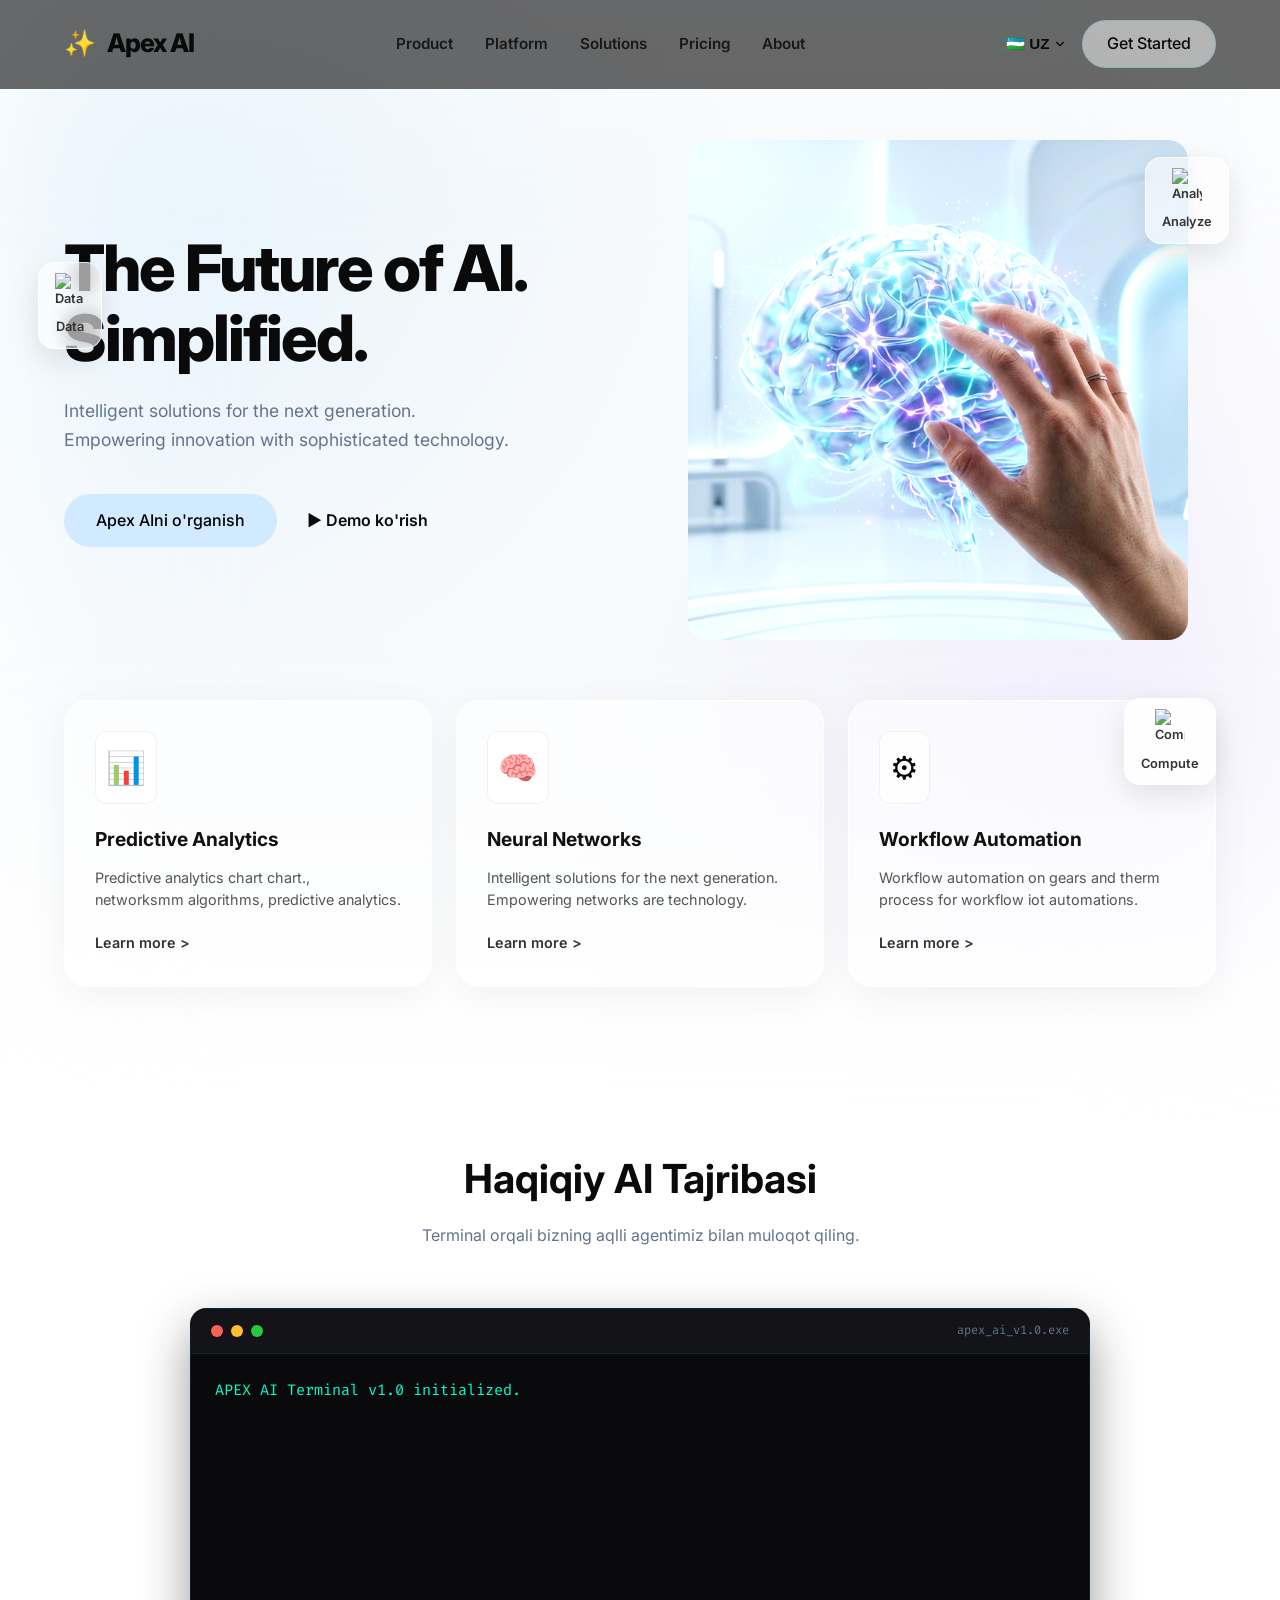
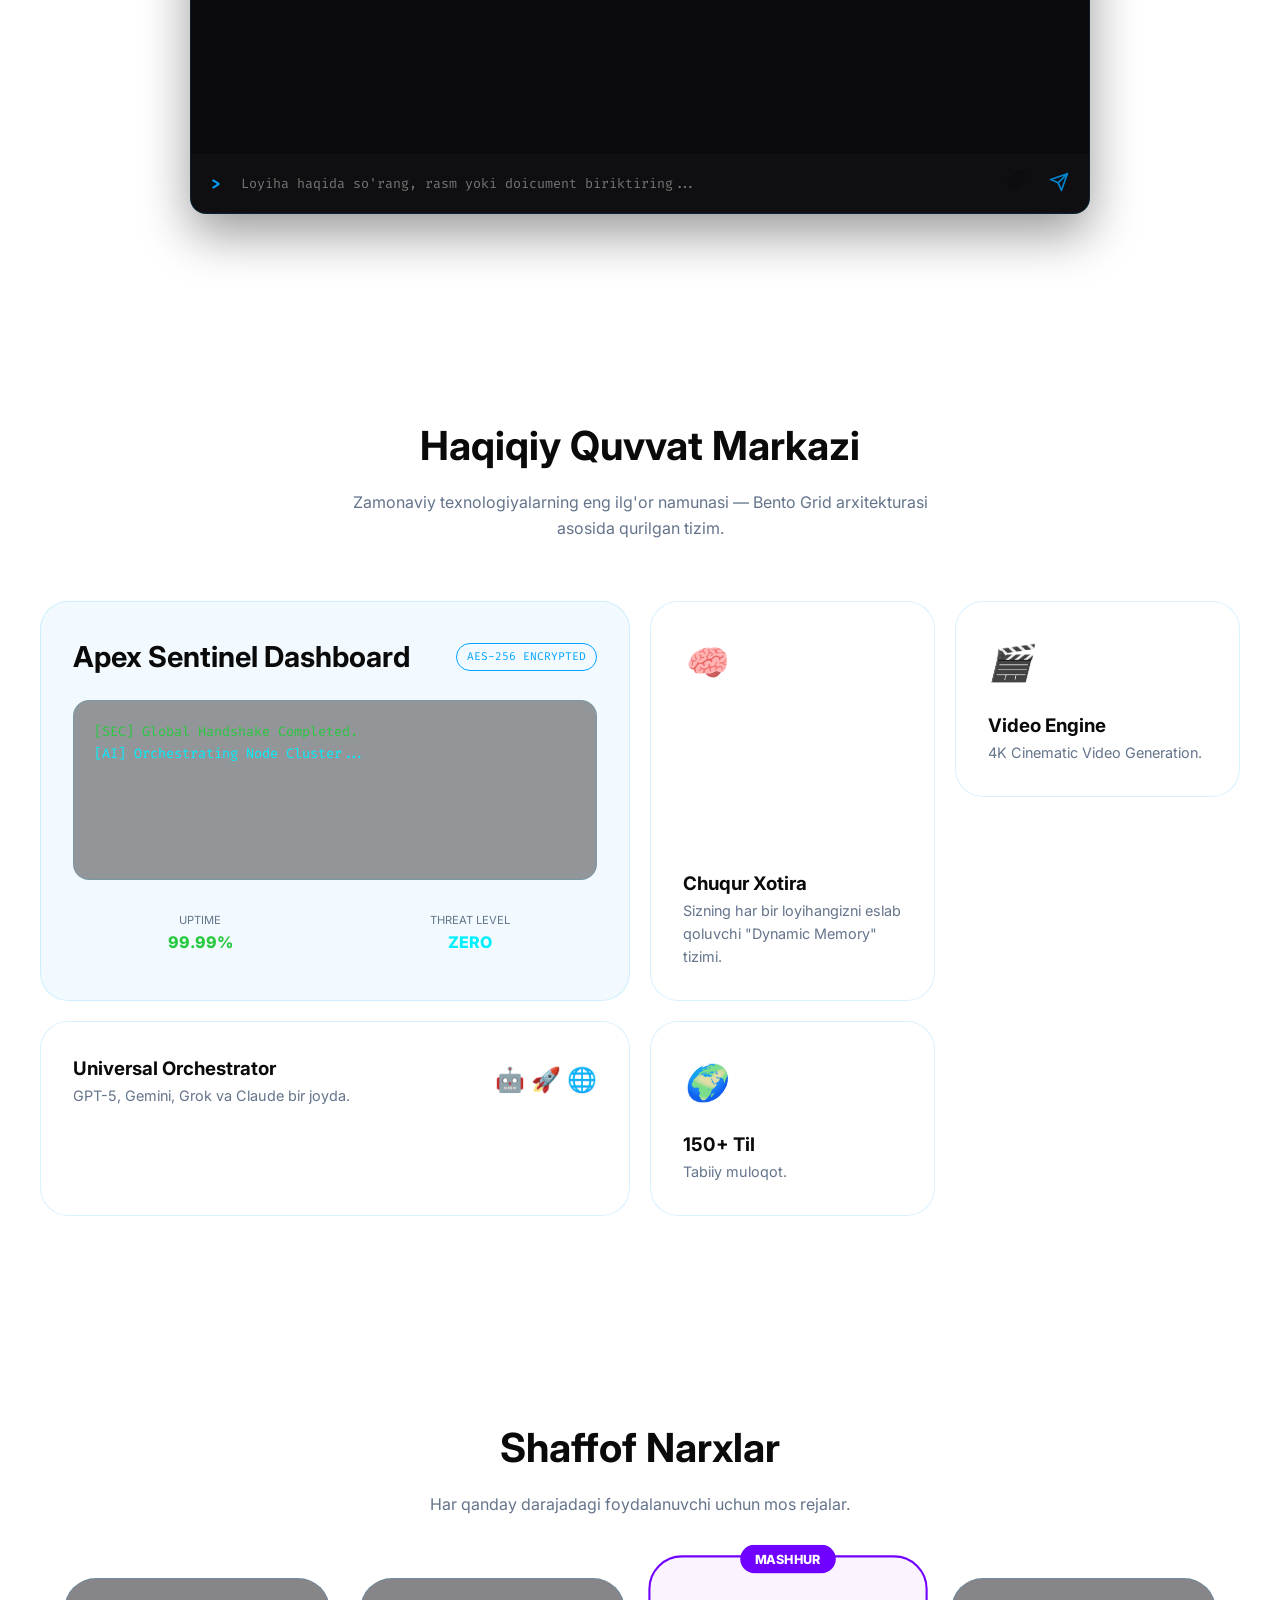
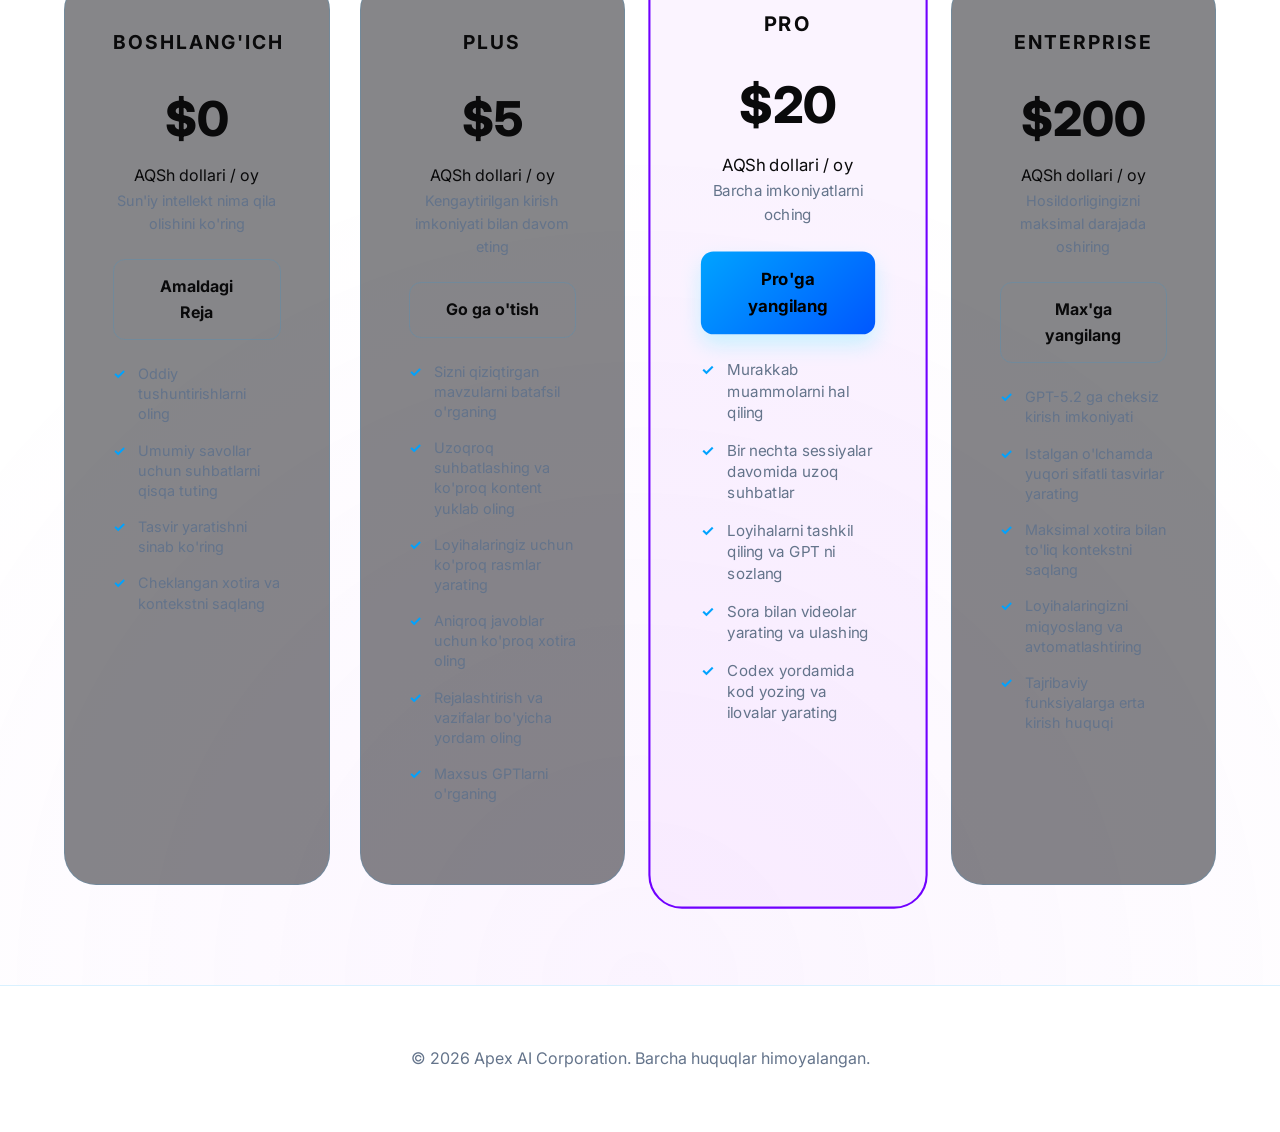
==== index.html @ 22c7ef78 "feat(ui): Add multi-language selector dropdown next to the call-to-action button in navigation bar" ====
<!DOCTYPE html>
<html lang="uz">
<head>
    <meta charset="UTF-8">
    <meta name="viewport" content="width=device-width, initial-scale=1.0">
    <title>Apex AI | Kelajak Intellekti</title>
    
    <!-- SEO -->
    <meta name="description" content="Apex AI - Eng ilg'or sun'iy intellekt platformasi. Matn, video va kod yaratishda yangi daraja.">
    <meta name="keywords" content="Apex AI, Sun'iy Intellekt, GPT-4, Video generation, AI Uzbekistan">
    
    <!-- Fonts -->
    <link rel="preconnect" href="https://fonts.googleapis.com">
    <link rel="preconnect" href="https://fonts.gstatic.com" crossorigin>
    <link href="https://fonts.googleapis.com/css2?family=Inter:wght@400;500;600;700;800&family=Fira+Code:wght@400;500&display=swap" rel="stylesheet">
    
    <link rel="stylesheet" href="style.css">
</head>
<body class="theme-crystal">
    <!-- Clean modern background elements for AURA style -->
    <div class="bg-mesh"></div>

    <nav class="navbar" id="navbar">
        <div class="container nav-container">
            <div class="logo-wrap" style="color: var(--text-main); font-size: 1.6rem;">
                <span style="color: var(--accent-cyan);">✨</span> Apex AI
            </div>
            
            <ul class="nav-links">
                <li><a href="#product">Product</a></li>
                <li><a href="#platform">Platform</a></li>
                <li><a href="#solutions">Solutions</a></li>
                <li><a href="#pricing">Pricing</a></li>
                <li><a href="#about">About</a></li>
            </ul>
            <div class="nav-cta" style="display: flex; align-items: center; gap: 15px;">
                <!-- Language Selector -->
                <div class="lang-selector">
                    <select id="language-select" style="background: transparent; border: none; font-size: 0.95rem; font-weight: 600; color: var(--text-main); cursor: pointer; outline: none; appearance: none; padding-right: 15px;">
                        <option value="uz" selected>🇺🇿 UZ</option>
                        <option value="en">🇬🇧 EN</option>
                        <option value="ru">🇷🇺 RU</option>
                    </select>
                    <!-- Custom Arrow -->
                    <svg viewBox="0 0 24 24" width="14" height="14" stroke="currentColor" stroke-width="2" fill="none" stroke-linecap="round" stroke-linejoin="round" style="position: absolute; right: 0; top: 50%; transform: translateY(-50%); pointer-events: none; color: var(--text-main);">
                        <polyline points="6 9 12 15 18 9"></polyline>
                    </svg>
                </div>

                <a href="#join" class="btn btn-outline" style="border-radius: 50px; font-weight: 500; padding: 10px 24px; background: rgba(255,255,255,0.5);">Get Started</a>
            </div>
        </div>
    </nav>

    <header class="aura-hero">
        <div class="container">
            <div class="aura-hero-grid">
                <!-- Left Text Content -->
                <div class="aura-hero-content">
                    <h1>The Future of AI.<br>Simplified.</h1>
                    <p>Intelligent solutions for the next generation.<br>Empowering innovation with sophisticated technology.</p>
                    <div class="aura-hero-buttons">
                        <a href="#explore" class="btn btn-primary" style="border-radius: 50px; font-weight: 500; background: rgba(200, 230, 255, 0.8); color: #000; box-shadow: none;">Apex AIni o'rganish</a>
                        <a href="#demo" class="btn btn-outline" style="border: none; font-weight: 600; padding-left: 10px;">▶ Demo ko'rish</a>
                    </div>
                </div>
                
                <!-- Right Visual Content -->
                <div class="aura-hero-visual">
                    <img src="banner.png" alt="Neural Interface" class="main-brain-img">
                </div>
            </div>

            <!-- The 3 Cards exactly as shown in the Aura Image -->
            <div class="aura-cards-grid">
                <div class="aura-card">
                    <div class="aura-icon">📊</div>
                    <h3>Predictive Analytics</h3>
                    <p>Predictive analytics chart chart., networksmm algorithms, predictive analytics.</p>
                    <a href="#">Learn more &gt;</a>
                </div>
                
                <div class="aura-card">
                    <div class="aura-icon">🧠</div>
                    <h3>Neural Networks</h3>
                    <p>Intelligent solutions for the next generation. Empowering networks are technology.</p>
                    <a href="#">Learn more &gt;</a>
                </div>
                
                <div class="aura-card">
                    <div class="aura-icon">⚙️</div>
                    <h3>Workflow Automation</h3>
                    <p>Workflow automation on gears and therm process for workflow iot automations.</p>
                    <a href="#">Learn more &gt;</a>
                </div>
            </div>
        </div>

        <!-- The 2-3 extra floating images floating freely in outer space -->
        <div class="floating-img float-data">
            <img src="https://cdn-icons-png.flaticon.com/512/2867/2867295.png" alt="Data" width="30">
            <span>Data</span>
        </div>
        <div class="floating-img float-analyze">
            <img src="https://cdn-icons-png.flaticon.com/512/10435/10435137.png" alt="Analyze" width="30">
            <span>Analyze</span>
        </div>
        <div class="floating-img float-compute">
            <img src="https://cdn-icons-png.flaticon.com/512/8755/8755695.png" alt="Compute" width="30">
            <span>Compute</span>
        </div>
    </header>

    <section id="demo" class="container" style="padding: 100px 0;">
        <div class="section-header">
            <h2>Haqiqiy <span class="text-gradient">AI Tajribasi</span></h2>
            <p style="color: var(--text-muted);">Terminal orqali bizning aqlli agentimiz bilan muloqot qiling.</p>
        </div>
        
        <div class="terminal-wrap">
            <div class="terminal-top">
                <div class="terminal-dots">
                    <div class="dot red"></div>
                    <div class="dot yellow"></div>
                    <div class="dot green"></div>
                </div>
                <div style="font-size: 0.75rem; color: var(--text-muted); font-family: var(--font-mono);">apex_ai_v1.0.exe</div>
            </div>
            <div class="terminal-body" id="terminal-body">
                <!-- Lines injected by JS -->
            </div>
            <form class="terminal-input-bar" id="terminal-input-form" style="position: relative; align-items: center;">
                <span style="color: var(--accent-cyan); font-family: var(--font-mono); font-weight: 700; margin-right: 8px;">></span>
                <input type="text" id="terminal-user-input" class="terminal-field" placeholder="Loyiha haqida so'rang, rasm yoki doicument biriktiring..." autocomplete="off">
                
                <!-- Multimodal Attachment Icon -->
                <label for="file-upload" class="attachment-btn" title="Rasm yoki fayl biriktirish" style="cursor: pointer; opacity: 0.6; transition: 0.3s;">
                    <svg viewBox="0 0 24 24" width="20" height="20" stroke="currentColor" stroke-width="2" fill="none" stroke-linecap="round" stroke-linejoin="round">
                        <path d="M21.44 11.05l-9.19 9.19a6 6 0 0 1-8.49-8.49l9.19-9.19a4 4 0 0 1 5.66 5.66l-9.2 9.19a2 2 0 0 1-2.83-2.83l8.49-8.48"></path>
                    </svg>
                </label>
                <input id="file-upload" type="file" style="display: none;" multiple>
                
                <button type="submit" style="background: none; border: none; cursor: pointer; color: var(--accent-cyan); margin-left: 10px; opacity: 0.8;">
                    <svg viewBox="0 0 24 24" width="20" height="20" stroke="currentColor" stroke-width="2" fill="none" stroke-linecap="round" stroke-linejoin="round">
                        <line x1="22" y1="2" x2="11" y2="13"></line>
                        <polygon points="22 2 15 22 11 13 2 9 22 2"></polygon>
                    </svg>
                </button>
            </form>        </div>
    </section>

    <section id="features" class="features container">
        <div class="section-header">
            <h2>Haqiqiy <span class="text-gradient">Quvvat Markazi</span></h2>
            <p style="color: var(--text-muted); max-width: 600px; margin: 0 auto;">Zamonaviy texnologiyalarning eng ilg'or namunasi — Bento Grid arxitekturasi asosida qurilgan tizim.</p>
        </div>
        
        <div class="bento-grid">
            <!-- Large Hero Bento (Sentinel Dashboard) -->
            <div class="bento-item bento-large" style="background: rgba(0, 163, 255, 0.05);">
                <div style="display: flex; justify-content: space-between; align-items: center; margin-bottom: 20px;">
                    <h3 style="margin: 0; font-size: 1.8rem;">Apex Sentinel Dashboard</h3>
                    <div style="font-family: var(--font-mono); font-size: 0.7rem; color: var(--accent-cyan); border: 1px solid var(--accent-cyan); padding: 4px 10px; border-radius: 20px;">AES-256 ENCRYPTED</div>
                </div>
                <div style="background: rgba(0,0,0,0.4); padding: 20px; border-radius: 16px; font-family: var(--font-mono); font-size: 0.85rem; height: 180px; overflow: hidden; margin-bottom: 20px; border: 1px solid var(--glass-border);">
                    <div id="sentinel-logs">
                        <div style="color: #27c93f;">[SEC] Global Handshake Completed.</div>
                        <div style="color: #00f0ff;">[AI] Orchestrating Node Cluster...</div>
                    </div>
                </div>
                <div style="display: grid; grid-template-columns: 1fr 1fr; gap: 15px;">
                    <div style="background: rgba(255,255,255,0.03); padding: 12px; border-radius: 12px; text-align: center;">
                        <div style="color: var(--text-muted); font-size: 0.7rem;">UPTIME</div>
                        <div style="color: #27c93f; font-weight: 800;">99.99%</div>
                    </div>
                    <div style="background: rgba(255,255,255,0.03); padding: 12px; border-radius: 12px; text-align: center;">
                        <div style="color: var(--text-muted); font-size: 0.7rem;">THREAT LEVEL</div>
                        <div style="color: #00f0ff; font-weight: 800;">ZERO</div>
                    </div>
                </div>
            </div>

            <!-- Memory Bento (Tall) -->
            <div class="bento-item bento-tall">
                <i>🧠</i>
                <div>
                    <h3>Chuqur Xotira</h3>
                    <p style="font-size: 0.9rem; color: var(--text-muted);">Sizning har bir loyihangizni eslab qoluvchi "Dynamic Memory" tizimi.</p>
                </div>
            </div>

            <!-- Video Bento -->
            <div class="bento-item">
                <i>🎬</i>
                <h3>Video Engine</h3>
                <p style="font-size: 0.9rem; color: var(--text-muted);">4K Cinematic Video Generation.</p>
            </div>

            <!-- Multi-Model Bento -->
            <div class="bento-item bento-wide">
                <div style="display:flex; justify-content: space-between; align-items: center;">
                    <div>
                        <h3>Universal Orchestrator</h3>
                        <p style="color: var(--text-muted); font-size: 0.9rem;">GPT-5, Gemini, Grok va Claude bir joyda.</p>
                    </div>
                    <div style="display: flex; gap: 10px; font-size: 1.5rem;">🤖 🚀 🌐</div>
                </div>
            </div>

            <!-- Extra Small Bento -->
            <div class="bento-item">
                <i>🌍</i>
                <h3>150+ Til</h3>
                <p style="font-size: 0.9rem; color: var(--text-muted);">Tabiiy muloqot.</p>
            </div>
        </div>
    </section>

    <section id="pricing" class="pricing">
        <div class="container">
            <div class="section-header">
                <h2>Shaffof <span class="text-gradient">Narxlar</span></h2>
                <p style="color: var(--text-muted);">Har qanday darajadagi foydalanuvchi uchun mos rejalar.</p>
            </div>
            <div class="pricing-grid">
                
                <!-- Bepul Tier -->
                <div class="price-card">
                    <h3>Boshlang'ich</h3>
                    <div class="price-amount">$0</div>
                    <span>AQSh dollari / oy</span>
                    <div class="price-desc">Sun'iy intellekt nima qila olishini ko'ring</div>
                    <a href="#" class="btn btn-outline" style="width: 100%;">Amaldagi Reja</a>
                    <ul class="price-features" style="margin-top: 24px;">
                        <li>Oddiy tushuntirishlarni oling</li>
                        <li>Umumiy savollar uchun suhbatlarni qisqa tuting</li>
                        <li>Tasvir yaratishni sinab ko'ring</li>
                        <li>Cheklangan xotira va kontekstni saqlang</li>
                    </ul>
                </div>

                <!-- Plus Tier -->
                <div class="price-card">
                    <h3>Plus</h3>
                    <div class="price-amount">$5</div>
                    <span>AQSh dollari / oy</span>
                    <div class="price-desc">Kengaytirilgan kirish imkoniyati bilan davom eting</div>
                    <a href="#" class="btn btn-outline" style="width: 100%;">Go ga o'tish</a>
                    <ul class="price-features" style="margin-top: 24px;">
                        <li>Sizni qiziqtirgan mavzularni batafsil o'rganing</li>
                        <li>Uzoqroq suhbatlashing va ko'proq kontent yuklab oling</li>
                        <li>Loyihalaringiz uchun ko'proq rasmlar yarating</li>
                        <li>Aniqroq javoblar uchun ko'proq xotira oling</li>
                        <li>Rejalashtirish va vazifalar bo'yicha yordam oling</li>
                        <li>Maxsus GPTlarni o'rganing</li>
                    </ul>
                </div>

                <!-- Pro Tier (Popular) -->
                <div class="price-card featured" style="border: 2px solid var(--accent-purple);">
                    <div style="position: absolute; top: -12px; left: 50%; transform: translateX(-50%); background: var(--accent-purple); color: #fff; padding: 4px 14px; border-radius: 20px; font-size: 0.75rem; font-weight: 800; text-transform: uppercase;">MASHHUR</div>
                    <h3>Pro</h3>
                    <div class="price-amount">$20</div>
                    <span>AQSh dollari / oy</span>
                    <div class="price-desc">Barcha imkoniyatlarni oching</div>
                    <a href="#" class="btn btn-primary" style="width: 100%;">Pro'ga yangilang</a>
                    <ul class="price-features" style="margin-top: 24px;">
                        <li>Murakkab muammolarni hal qiling</li>
                        <li>Bir nechta sessiyalar davomida uzoq suhbatlar</li>
                        <li>Loyihalarni tashkil qiling va GPT ni sozlang</li>
                        <li>Sora bilan videolar yarating va ulashing</li>
                        <li>Codex yordamida kod yozing va ilovalar yarating</li>
                    </ul>
                </div>

                <!-- Enterprise/Max Tier -->
                <div class="price-card">
                    <h3>Enterprise</h3>
                    <div class="price-amount">$200</div>
                    <span>AQSh dollari / oy</span>
                    <div class="price-desc">Hosildorligingizni maksimal darajada oshiring</div>
                    <a href="#" class="btn btn-outline" style="width: 100%;">Max'ga yangilang</a>
                    <ul class="price-features" style="margin-top: 24px;">
                        <li>GPT-5.2 ga cheksiz kirish imkoniyati</li>
                        <li>Istalgan o'lchamda yuqori sifatli tasvirlar yarating</li>
                        <li>Maksimal xotira bilan to'liq kontekstni saqlang</li>
                        <li>Loyihalaringizni miqyoslang va avtomatlashtiring</li>
                        <li>Tajribaviy funksiyalarga erta kirish huquqi</li>
                    </ul>
                </div>

            </div>
        </div>
    </section>

    <footer style="padding: 60px 0; border-top: 1px solid var(--glass-border); text-align: center;">
        <div class="container">
            <p style="color: var(--text-muted);">&copy; 2026 Apex AI Corporation. Barcha huquqlar himoyalangan.</p>
        </div>
    </footer>

    <script src="main.js"></script>
    <script>
        // Navbar scroll effect
        window.addEventListener('scroll', () => {
            const nav = document.getElementById('navbar');
            if (window.scrollY > 50) nav.classList.add('scrolled');
            else nav.classList.remove('scrolled');
        });
    </script>
</body>
</html>
---- style.css ----
:root {
    /* Default - Cyber Dark (Original) */
    --bg-deep: #050505;
    --bg-card: rgba(15, 15, 20, 0.7);
    --accent-cyan: #00f0ff;
    --accent-purple: #b026ff;
    --accent-blue: #3d5afe;
    --text-main: #ffffff;
    --text-muted: #a0a0a0;
    --glass-border: rgba(255, 255, 255, 0.1);
}

/* Variant 1: Apex Crystal Absolute (AURA Style - Ideal) */
body.theme-crystal {
    --bg-deep: #ffffff;
    --bg-card: rgba(255, 255, 255, 0.4);
    --accent-cyan: #00a3ff;
    --accent-purple: #7000ff;
    --accent-blue: #0057ff;
    --text-main: #0a0a0b;
    --text-muted: #64748b;
    --glass-border: rgba(0, 163, 255, 0.15);
}

body.theme-crystal .bg-mesh {
    background: 
        radial-gradient(circle at 10% 20%, rgba(0, 163, 255, 0.08) 0%, transparent 40%),
        radial-gradient(circle at 90% 80%, rgba(112, 0, 255, 0.05) 0%, transparent 40%),
        #f8fafc;
    filter: blur(100px);
}

/* Variant 2: Neon Sunset (Vibrant) */
body.theme-sunset {
    --bg-deep: #12002f;
    --bg-card: rgba(30, 0, 60, 0.6);
    --accent-cyan: #ff007c;
    --accent-purple: #ff8e3c;
    --accent-blue: #ff2e63;
    --text-main: #ffffff;
    --text-muted: #d1b3ff;
    --glass-border: rgba(255, 142, 60, 0.2);
}

/* Variant 3: Electric Mint (Fresh) */
body.theme-mint {
    --bg-deep: #ffffff;
    --bg-card: rgba(240, 255, 250, 0.8);
    --accent-cyan: #00c896;
    --accent-purple: #00a8cc;
    --accent-blue: #007580;
    --text-main: #00332e;
    --text-muted: #5f8a85;
    --glass-border: rgba(0, 200, 150, 0.15);
}

/* Variant 4: Aurora (Elegant) */
body.theme-aurora {
    --bg-deep: #0b1120;
    --bg-card: rgba(15, 23, 42, 0.8);
    --accent-cyan: #38bdf8;
    --accent-purple: #818cf8;
    --accent-blue: #2dd4bf;
    --text-main: #f1f5f9;
    --text-muted: #94a3b8;
    --glass-border: rgba(56, 189, 248, 0.2);
}

/* UI Constants & Dynamic Assets */
:root {
    --neon-glow: 0 0 25px rgba(0, 163, 255, 0.4);
    --font-heading: 'Inter', system-ui, sans-serif;
    --font-mono: 'Fira Code', monospace;
    --transition-smooth: all 0.6s cubic-bezier(0.23, 1, 0.32, 1);
    
    /* Parallax Tracking */
    --move-x: 0deg;
    --move-y: 0deg;
}

/* --- Interactive Parallax Wrapper --- */
.parallax-layer {
    transform: perspective(1000px) rotateY(var(--move-x)) rotateX(var(--move-y));
    transition: transform 0.1s ease-out;
    will-change: transform;
}

/* --- Bento Grid Engine --- */
.bento-grid {
    display: grid;
    grid-template-columns: repeat(4, 1fr);
    grid-auto-rows: minmax(180px, auto);
    gap: 20px;
    margin-top: 50px;
}

.bento-item {
    background: var(--bg-card);
    backdrop-filter: blur(30px) saturate(180%);
    border: 1px solid var(--glass-border);
    border-radius: 28px;
    padding: 32px;
    transition: all 0.5s cubic-bezier(0.2, 0.8, 0.2, 1);
    position: relative;
    overflow: hidden;
    display: flex;
    flex-direction: column;
    justify-content: space-between;
}

.bento-item:hover {
    transform: translateY(-5px) scale(1.01);
    border-color: var(--accent-cyan);
    box-shadow: 0 15px 45px rgba(0, 163, 255, 0.15);
}

/* Specific Bento Sizes */
.bento-large { grid-column: span 2; grid-row: span 2; }
.bento-wide  { grid-column: span 2; }
.bento-tall  { grid-row: span 2; }

/* Micro-animations & Magnetic Glow */
.bento-item i {
    font-size: 2.2rem;
    margin-bottom: 20px;
    display: block;
    transition: transform 0.4s ease;
}

.bento-item:hover i {
    transform: scale(1.2) rotate(-5deg);
}

.status-card {
    background: rgba(255,255,255,0.03);
    border: 1px solid var(--glass-border);
    padding: 24px;
    border-radius: 24px;
    backdrop-filter: blur(15px);
    transition: var(--transition-smooth);
}

.status-card:hover {
    background: rgba(255,255,255,0.07);
    border-color: var(--accent-cyan);
}

.status-label { font-size: 0.75rem; color: var(--text-muted); text-transform: uppercase; letter-spacing: 1px; margin-bottom: 8px; }
.status-value { font-size: 1.5rem; font-weight: 800; font-family: var(--font-mono); color: var(--text-main); }
.status-indicator { width: 8px; height: 8px; border-radius: 50%; display: inline-block; margin-right: 6px; }

/* Animation: Floating 3D */
@keyframes float-complex {
    0%, 100% { transform: translateY(0) rotate(0); }
    33% { transform: translateY(-15px) rotate(1deg); }
    66% { transform: translateY(-5px) rotate(-1deg); }
}

.hero-image img {
    animation: float-complex 8s ease-in-out infinite;
}

* {
    margin: 0;
    padding: 0;
    box-sizing: border-box;
}

body {
    background-color: var(--bg-deep);
    color: var(--text-main);
    font-family: var(--font-heading);
    line-height: 1.6;
    overflow-x: hidden;
    cursor: default;
    position: relative;
}

/* --- Ambient Side Effects ( filling the 'void' ) --- */
.ambient-side-glow {
    position: fixed;
    width: 60vw;
    height: 60vh;
    border-radius: 50%;
    filter: blur(120px);
    z-index: -2;
    pointer-events: none;
    opacity: 0.4;
    animation: aurora-pulse 15s infinite alternate;
}

.glow-left {
    top: -10%;
    left: -20%;
    background: radial-gradient(circle, rgba(0, 163, 255, 0.1) 0%, transparent 70%);
}

.glow-right {
    bottom: -10%;
    right: -20%;
    background: radial-gradient(circle, rgba(176, 38, 255, 0.08) 0%, transparent 70%);
}

.side-asset {
    position: fixed;
    width: 300px;
    height: auto;
    z-index: -1;
    opacity: 0.2;
    pointer-events: none;
    filter: grayscale(0.5) brightness(1.2);
}

.side-asset-l { left: -100px; top: 30%; transform: rotate(-15deg); }
.side-asset-r { right: -100px; bottom: 20%; transform: rotate(15deg); }

@keyframes aurora-pulse {
    0% { transform: scale(1) translate(0, 0); opacity: 0.3; }
    100% { transform: scale(1.2) translate(50px, 30px); opacity: 0.5; }
}

/* Technical Grid Overlay */
.bg-grid {
    position: fixed;
    top: 0; left: 0; width: 100%; height: 100%;
    background-image: 
        linear-gradient(rgba(255,255,255,0.02) 1px, transparent 1px),
        linear-gradient(90deg, rgba(255,255,255,0.02) 1px, transparent 1px);
    background-size: 100px 100px;
    z-index: -3;
}

/* --- Animated Background --- */
.bg-mesh {
    position: fixed;
    top: 0;
    left: 0;
    width: 100%;
    height: 100%;
    z-index: -1;
    background: 
        radial-gradient(circle at 20% 30%, rgba(176, 38, 255, 0.15) 0%, transparent 40%),
        radial-gradient(circle at 80% 70%, rgba(0, 240, 255, 0.1) 0%, transparent 40%);
    filter: blur(80px);
}

.bg-stars {
    position: fixed;
    top: 0;
    left: 0;
    width: 100%;
    height: 100%;
    z-index: -2;
    background: url('https://www.transparenttextures.com/patterns/stardust.png');
    opacity: 0.3;
}

/* --- Layout Containers --- */
.container {
    max-width: 1200px;
    margin: 0 auto;
    padding: 0 24px;
}

/* --- Navbar Overhaul --- */
.navbar {
    position: fixed;
    top: 0;
    width: 100%;
    z-index: 1000;
    padding: 20px 0;
    transition: var(--transition-smooth);
    border-bottom: 1px solid transparent;
}

.navbar.scrolled {
    background: rgba(5, 5, 5, 0.8);
    backdrop-filter: blur(12px);
    padding: 12px 0;
    border-bottom: 1px solid var(--glass-border);
}

.nav-container {
    display: flex;
    justify-content: space-between;
    align-items: center;
}

.logo-wrap {
    display: flex;
    align-items: center;
    gap: 12px;
    font-size: 1.5rem;
    font-weight: 800;
    letter-spacing: -1px;
}

.logo-wrap img {
    width: 38px;
    filter: drop-shadow(var(--neon-glow));
}

.nav-links {
    display: flex;
    gap: 32px;
    list-style: none;
}

.nav-links a {
    text-decoration: none;
    color: var(--text-main);
    opacity: 0.85;
    font-weight: 600;
    font-size: 0.95rem;
    transition: var(--transition-smooth);
}

.nav-links a:hover {
    color: var(--accent-cyan);
    opacity: 1;
    text-shadow: var(--neon-glow);
}

.lang-selector {
    position: relative;
    display: flex;
    align-items: center;
}

.lang-selector select option {
    background: var(--bg-deep);
    color: var(--text-main);
}

/* --- AURA Hero Section --- */
.aura-hero {
    min-height: 100vh;
    padding: 140px 0 60px;
    display: flex;
    align-items: center;
    position: relative;
    z-index: 10;
}

.aura-hero-grid {
    display: grid;
    grid-template-columns: 1fr 1fr;
    gap: 40px;
    align-items: center;
}

.aura-hero-content h1 {
    font-size: 4rem;
    font-weight: 800;
    line-height: 1.1;
    margin-bottom: 24px;
    letter-spacing: -2px;
    color: var(--text-main);
}

.aura-hero-content h1 span {
    color: var(--accent-cyan);
}

.aura-hero-content p {
    font-size: 1.1rem;
    color: var(--text-muted);
    line-height: 1.6;
    margin-bottom: 40px;
    max-width: 500px;
}

.aura-hero-buttons {
    display: flex;
    gap: 20px;
    align-items: center;
}

.aura-hero-visual {
    position: relative;
    width: 100%;
    display: flex;
    justify-content: center;
    align-items: center;
}

.main-brain-img {
    width: 100%;
    max-width: 500px;
    border-radius: 20px;
    /* Soft floating animation */
    animation: float-complex 8s ease-in-out infinite;
    mix-blend-mode: luminosity;
    filter: contrast(1.1) brightness(1.1);
}

/* Floating Images (Data, Analyze, Compute) */
.floating-img {
    position: absolute;
    background: rgba(255, 255, 255, 0.6);
    backdrop-filter: blur(10px);
    border: 1px solid rgba(255, 255, 255, 0.8);
    padding: 10px 16px;
    border-radius: 16px;
    display: flex;
    flex-direction: column;
    align-items: center;
    gap: 8px;
    box-shadow: 0 10px 30px rgba(0,0,0,0.1);
    color: #333;
    font-size: 0.8rem;
    font-weight: 600;
    animation: float 6s ease-in-out infinite;
}

.float-data { top: 25%; left: 3%; animation-delay: 0s; }
.float-analyze { top: 15%; right: 4%; animation-delay: 2s; }
.float-compute { bottom: 25%; right: 5%; animation-delay: 4s; }

/* AURA Bottom Cards */
.aura-cards-grid {
    display: grid;
    grid-template-columns: repeat(3, 1fr);
    gap: 24px;
    margin-top: 60px;
}

.aura-card {
    background: rgba(255, 255, 255, 0.5);
    backdrop-filter: blur(20px);
    border: 1px solid rgba(255, 255, 255, 0.8);
    padding: 30px;
    border-radius: 24px;
    box-shadow: 0 10px 40px rgba(0, 0, 0, 0.05);
    transition: var(--transition-smooth);
}

.aura-card:hover {
    transform: translateY(-5px);
    background: rgba(255, 255, 255, 0.8);
    box-shadow: 0 15px 50px rgba(0, 163, 255, 0.1);
}

.aura-icon {
    font-size: 2rem;
    margin-bottom: 20px;
    background: rgba(255,255,255,0.8);
    display: inline-block;
    padding: 10px;
    border-radius: 12px;
    border: 1px solid rgba(0,0,0,0.05);
}

.aura-card h3 {
    font-size: 1.2rem;
    margin-bottom: 12px;
    color: #111;
}

.aura-card p {
    font-size: 0.9rem;
    color: #555;
    margin-bottom: 20px;
    line-height: 1.5;
}

.aura-card a {
    text-decoration: none;
    font-weight: 600;
    color: #333;
    font-size: 0.9rem;
}

.btn {
    padding: 14px 32px;
    border-radius: 12px;
    font-weight: 700;
    text-decoration: none;
    transition: var(--transition-smooth);
    display: inline-block;
    cursor: pointer;
    border: none;
}

.btn-primary {
    background: linear-gradient(135deg, var(--accent-cyan), var(--accent-blue));
    color: #000;
    box-shadow: 0 10px 20px rgba(0, 240, 255, 0.2);
}

.btn-primary:hover {
    transform: translateY(-3px);
    box-shadow: 0 15px 30px rgba(0, 240, 255, 0.4);
}

.btn-outline {
    background: transparent;
    border: 1px solid var(--glass-border);
    color: var(--text-main);
}

.btn-outline:hover {
    background: rgba(255,255,255,0.05);
    border-color: var(--text-main);
}

/* --- Terminal Experience --- */
.section-header {
    text-align: center;
    margin-bottom: 60px;
}

.section-header h2 {
    font-size: 2.5rem;
    margin-bottom: 12px;
}

.terminal-wrap {
    background: #0a0a0c;
    border: 1px solid var(--glass-border);
    border-radius: 16px;
    overflow: hidden;
    box-shadow: 0 20px 50px rgba(0,0,0,0.4);
    max-width: 900px;
    margin: 0 auto;
}

.terminal-top {
    background: #141418;
    padding: 12px 20px;
    display: flex;
    justify-content: space-between;
    align-items: center;
    border-bottom: 1px solid var(--glass-border);
}

.terminal-dots {
    display: flex;
    gap: 8px;
}

.dot {
    width: 12px;
    height: 12px;
    border-radius: 50%;
}

.dot.red { background: #ff5f56; }
.dot.yellow { background: #ffbd2e; }
.dot.green { background: #27c93f; }

.terminal-body {
    height: 400px;
    padding: 24px;
    font-family: var(--font-mono);
    font-size: 0.95rem;
    overflow-y: auto;
    color: #00ffcc;
}

.terminal-line { margin-bottom: 12px; }
.terminal-user { color: #fff; font-weight: 700; margin-right: 10px; }
.terminal-agent { color: #00f0ff; line-height: 1.5; }

.terminal-input-bar {
    padding: 16px 20px;
    background: rgba(255,255,255,0.02);
    display: flex;
    gap: 12px;
}

.terminal-field {
    flex: 1;
    background: transparent;
    border: none;
    color: #fff;
    font-family: var(--font-mono);
    outline: none;
}

/* --- Features Grid --- */
.features {
    padding: 100px 0;
}

.features-grid {
    display: grid;
    grid-template-columns: repeat(auto-fit, minmax(300px, 1fr));
    gap: 32px;
}

.feature-card {
    background: var(--bg-card);
    backdrop-filter: blur(25px) saturate(180%);
    border: 1px solid var(--glass-border);
    padding: 40px;
    border-radius: 30px;
    transition: var(--transition-smooth);
    position: relative;
    overflow: hidden;
    box-shadow: 0 8px 32px rgba(0, 0, 0, 0.05);
}

.feature-card:hover {
    transform: translateY(-8px) scale(1.02);
    border-color: var(--accent-cyan);
    box-shadow: 0 20px 40px rgba(0, 163, 255, 0.15);
}

.feature-card i {
    font-size: 2.5rem;
    margin-bottom: 24px;
    display: block;
}

.feature-card h3 {
    font-size: 1.5rem;
    margin-bottom: 16px;
}

.feature-card p {
    color: var(--text-muted);
}

/* --- Pricing Section --- */
.pricing {
    padding: 100px 0;
    background: radial-gradient(circle at bottom, rgba(176, 38, 255, 0.05), transparent 60%);
}

.pricing-grid {
    display: grid;
    grid-template-columns: repeat(auto-fit, minmax(250px, 1fr));
    gap: 30px;
}

.price-card {
    background: rgba(15, 15, 20, 0.5);
    border: 1px solid var(--glass-border);
    padding: 48px;
    border-radius: 32px;
    text-align: center;
    transition: var(--transition-smooth);
}

.price-card.featured {
    border-color: var(--accent-purple);
    background: rgba(176, 38, 255, 0.05);
    transform: scale(1.05);
}

.price-card h3 { font-size: 1.2rem; text-transform: uppercase; letter-spacing: 2px; margin-bottom: 24px; color: var(--text-main); }
.price-amount { font-size: 3rem; font-weight: 800; margin-bottom: 5px; color: var(--text-main); }
.price-amount span { font-size: 0.9rem; color: var(--text-muted); font-weight: 400; display: block; margin-top: -5px; margin-bottom: 12px; }

.price-desc { font-size: 0.9rem; color: var(--text-muted); margin-bottom: 24px; min-height: 45px; }

.price-features {
    list-style: none;
    margin: 32px 0;
    text-align: left;
}

.price-features li {
    margin-bottom: 16px;
    display: flex;
    align-items: flex-start;
    gap: 12px;
    color: var(--text-muted);
    font-size: 0.9rem;
    line-height: 1.4;
}

.price-features li::before {
    content: "✓";
    color: var(--accent-cyan);
    font-weight: bold;
}

/* --- Animations --- */
@keyframes float {
    0% { transform: translateY(0px); }
    50% { transform: translateY(-20px); }
    100% { transform: translateY(0px); }
}

@keyframes slideIn {
    from { opacity: 0; transform: translateX(-30px); }
    to { opacity: 1; transform: translateX(0); }
}

/* --- Responsive --- */
@media (max-width: 900px) {
    .hero-grid { grid-template-columns: 1fr; text-align: center; }
    .hero h1 { font-size: 3rem; }
    .hero p { margin: 0 auto 40px; }
    .hero-buttons { justify-content: center; }
    .nav-links { display: none; }
}
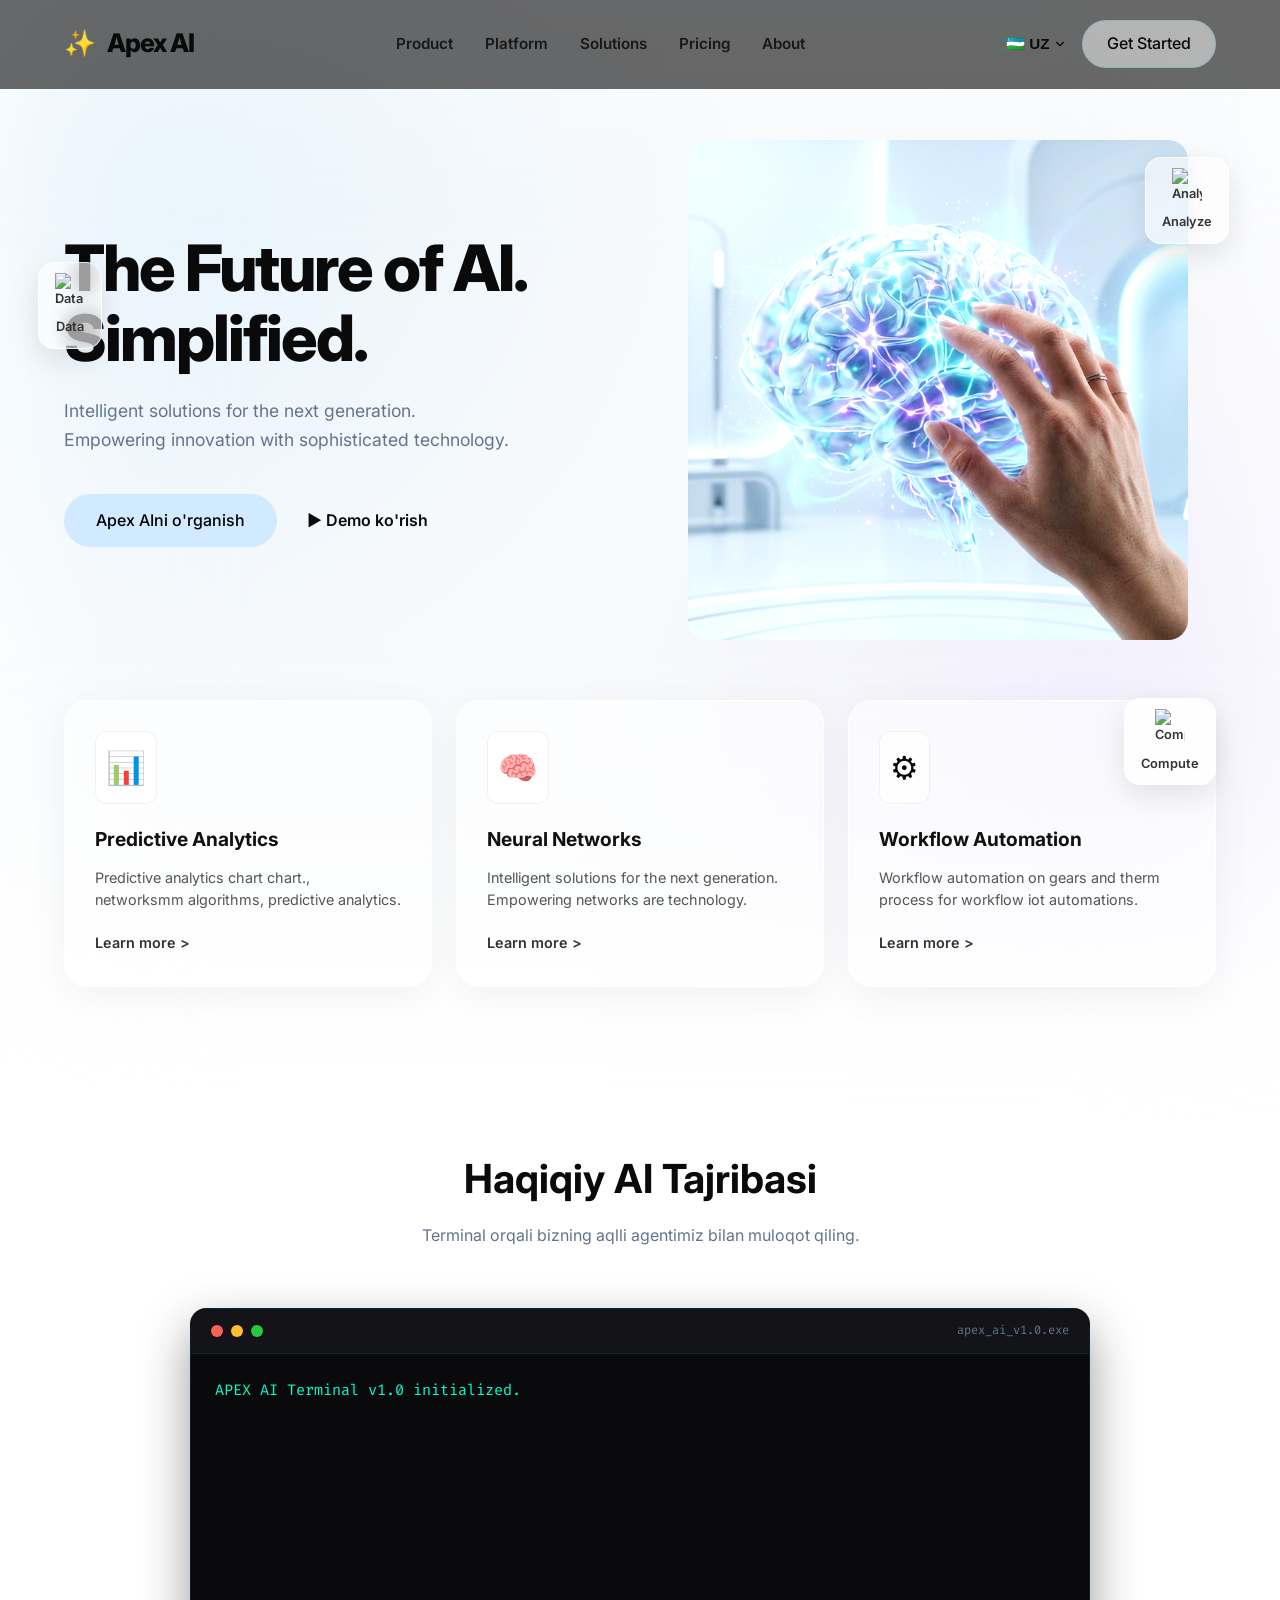
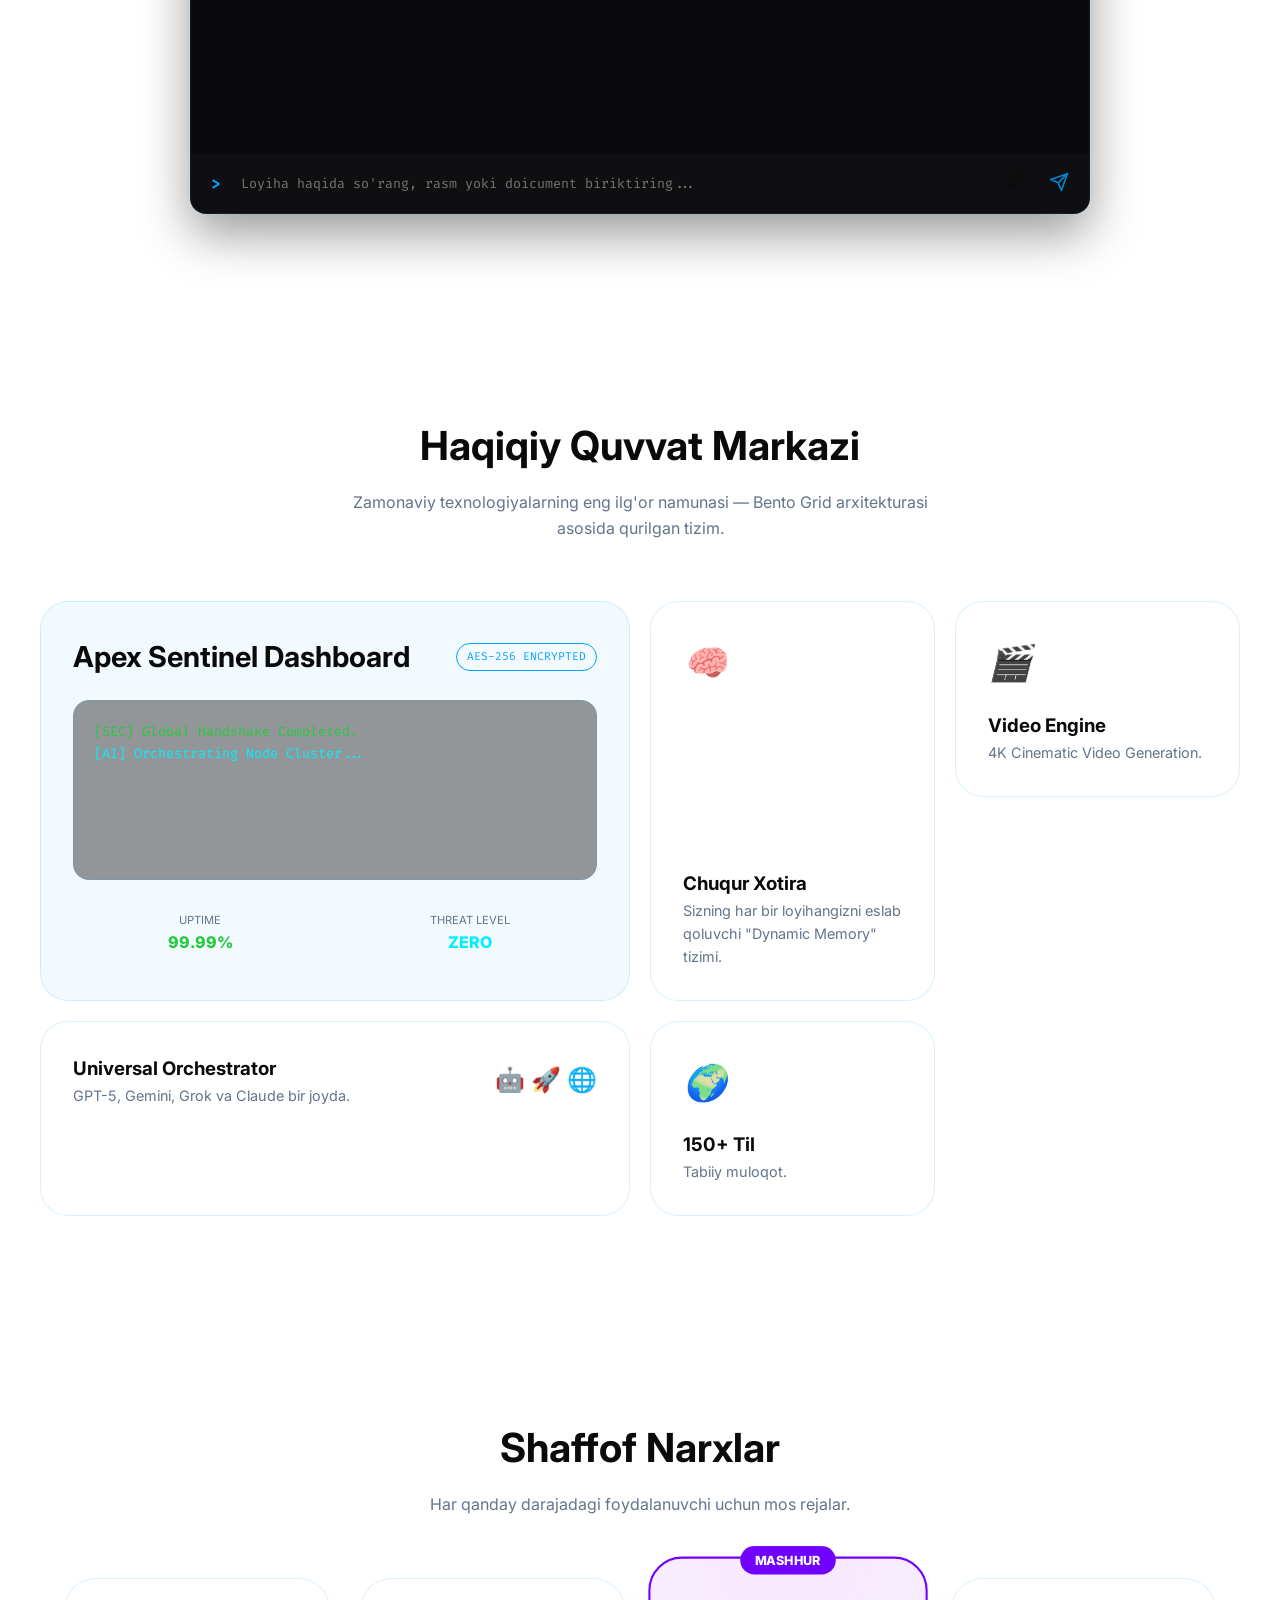
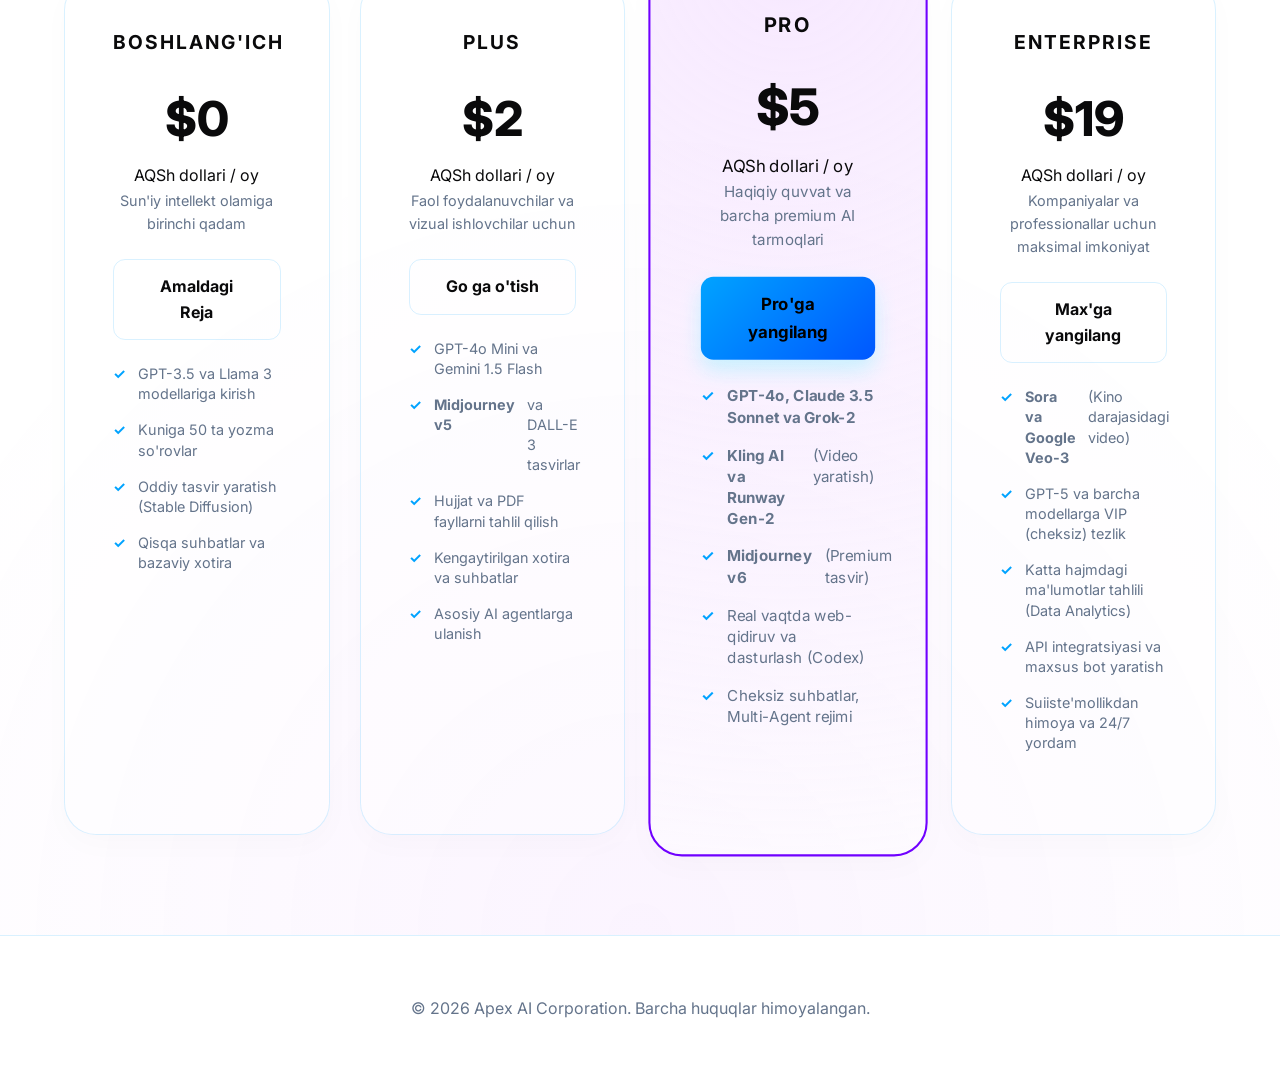
==== commit dbacdf9a: "fix(ui): Fix invisible pricing card backgrounds in light theme and update to competitive localized p" ====
--- a/index.html
+++ b/index.html
@@ -230,30 +230,29 @@
                     <h3>Boshlang'ich</h3>
                     <div class="price-amount">$0</div>
                     <span>AQSh dollari / oy</span>
-                    <div class="price-desc">Sun'iy intellekt nima qila olishini ko'ring</div>
+                    <div class="price-desc">Sun'iy intellekt olamiga birinchi qadam</div>
                     <a href="#" class="btn btn-outline" style="width: 100%;">Amaldagi Reja</a>
                     <ul class="price-features" style="margin-top: 24px;">
-                        <li>Oddiy tushuntirishlarni oling</li>
-                        <li>Umumiy savollar uchun suhbatlarni qisqa tuting</li>
-                        <li>Tasvir yaratishni sinab ko'ring</li>
-                        <li>Cheklangan xotira va kontekstni saqlang</li>
+                        <li>GPT-3.5 va Llama 3 modellariga kirish</li>
+                        <li>Kuniga 50 ta yozma so'rovlar</li>
+                        <li>Oddiy tasvir yaratish (Stable Diffusion)</li>
+                        <li>Qisqa suhbatlar va bazaviy xotira</li>
                     </ul>
                 </div>
 
                 <!-- Plus Tier -->
                 <div class="price-card">
                     <h3>Plus</h3>
-                    <div class="price-amount">$5</div>
+                    <div class="price-amount">$2</div>
                     <span>AQSh dollari / oy</span>
-                    <div class="price-desc">Kengaytirilgan kirish imkoniyati bilan davom eting</div>
+                    <div class="price-desc">Faol foydalanuvchilar va vizual ishlovchilar uchun</div>
                     <a href="#" class="btn btn-outline" style="width: 100%;">Go ga o'tish</a>
                     <ul class="price-features" style="margin-top: 24px;">
-                        <li>Sizni qiziqtirgan mavzularni batafsil o'rganing</li>
-                        <li>Uzoqroq suhbatlashing va ko'proq kontent yuklab oling</li>
-                        <li>Loyihalaringiz uchun ko'proq rasmlar yarating</li>
-                        <li>Aniqroq javoblar uchun ko'proq xotira oling</li>
-                        <li>Rejalashtirish va vazifalar bo'yicha yordam oling</li>
-                        <li>Maxsus GPTlarni o'rganing</li>
+                        <li>GPT-4o Mini va Gemini 1.5 Flash</li>
+                        <li><strong>Midjourney v5</strong> va DALL-E 3 tasvirlar</li>
+                        <li>Hujjat va PDF fayllarni tahlil qilish</li>
+                        <li>Kengaytirilgan xotira va suhbatlar</li>
+                        <li>Asosiy AI agentlarga ulanish</li>
                     </ul>
                 </div>
 
@@ -261,32 +260,32 @@
                 <div class="price-card featured" style="border: 2px solid var(--accent-purple);">
                     <div style="position: absolute; top: -12px; left: 50%; transform: translateX(-50%); background: var(--accent-purple); color: #fff; padding: 4px 14px; border-radius: 20px; font-size: 0.75rem; font-weight: 800; text-transform: uppercase;">MASHHUR</div>
                     <h3>Pro</h3>
-                    <div class="price-amount">$20</div>
+                    <div class="price-amount">$5</div>
                     <span>AQSh dollari / oy</span>
-                    <div class="price-desc">Barcha imkoniyatlarni oching</div>
+                    <div class="price-desc">Haqiqiy quvvat va barcha premium AI tarmoqlari</div>
                     <a href="#" class="btn btn-primary" style="width: 100%;">Pro'ga yangilang</a>
                     <ul class="price-features" style="margin-top: 24px;">
-                        <li>Murakkab muammolarni hal qiling</li>
-                        <li>Bir nechta sessiyalar davomida uzoq suhbatlar</li>
-                        <li>Loyihalarni tashkil qiling va GPT ni sozlang</li>
-                        <li>Sora bilan videolar yarating va ulashing</li>
-                        <li>Codex yordamida kod yozing va ilovalar yarating</li>
+                        <li><strong>GPT-4o, Claude 3.5 Sonnet va Grok-2</strong></li>
+                        <li><strong>Kling AI va Runway Gen-2</strong> (Video yaratish)</li>
+                        <li><strong>Midjourney v6</strong> (Premium tasvir)</li>
+                        <li>Real vaqtda web-qidiruv va dasturlash (Codex)</li>
+                        <li>Cheksiz suhbatlar, Multi-Agent rejimi</li>
                     </ul>
                 </div>
 
                 <!-- Enterprise/Max Tier -->
                 <div class="price-card">
                     <h3>Enterprise</h3>
-                    <div class="price-amount">$200</div>
+                    <div class="price-amount">$19</div>
                     <span>AQSh dollari / oy</span>
-                    <div class="price-desc">Hosildorligingizni maksimal darajada oshiring</div>
+                    <div class="price-desc">Kompaniyalar va professionallar uchun maksimal imkoniyat</div>
                     <a href="#" class="btn btn-outline" style="width: 100%;">Max'ga yangilang</a>
                     <ul class="price-features" style="margin-top: 24px;">
-                        <li>GPT-5.2 ga cheksiz kirish imkoniyati</li>
-                        <li>Istalgan o'lchamda yuqori sifatli tasvirlar yarating</li>
-                        <li>Maksimal xotira bilan to'liq kontekstni saqlang</li>
-                        <li>Loyihalaringizni miqyoslang va avtomatlashtiring</li>
-                        <li>Tajribaviy funksiyalarga erta kirish huquqi</li>
+                        <li><strong>Sora va Google Veo-3</strong> (Kino darajasidagi video)</li>
+                        <li>GPT-5 va barcha modellarga VIP (cheksiz) tezlik</li>
+                        <li>Katta hajmdagi ma'lumotlar tahlili (Data Analytics)</li>
+                        <li>API integratsiyasi va maxsus bot yaratish</li>
+                        <li>Suiiste'mollikdan himoya va 24/7 yordam</li>
                     </ul>
                 </div>
 
--- a/style.css
+++ b/style.css
@@ -635,17 +635,18 @@
 }
 
 .price-card {
-    background: rgba(15, 15, 20, 0.5);
+    background: var(--bg-card);
     border: 1px solid var(--glass-border);
     padding: 48px;
     border-radius: 32px;
     text-align: center;
     transition: var(--transition-smooth);
+    box-shadow: 0 10px 30px rgba(0,0,0,0.02);
 }
 
 .price-card.featured {
     border-color: var(--accent-purple);
-    background: rgba(176, 38, 255, 0.05);
+    background: radial-gradient(circle at top, rgba(176, 38, 255, 0.1), var(--bg-card));
     transform: scale(1.05);
 }
 
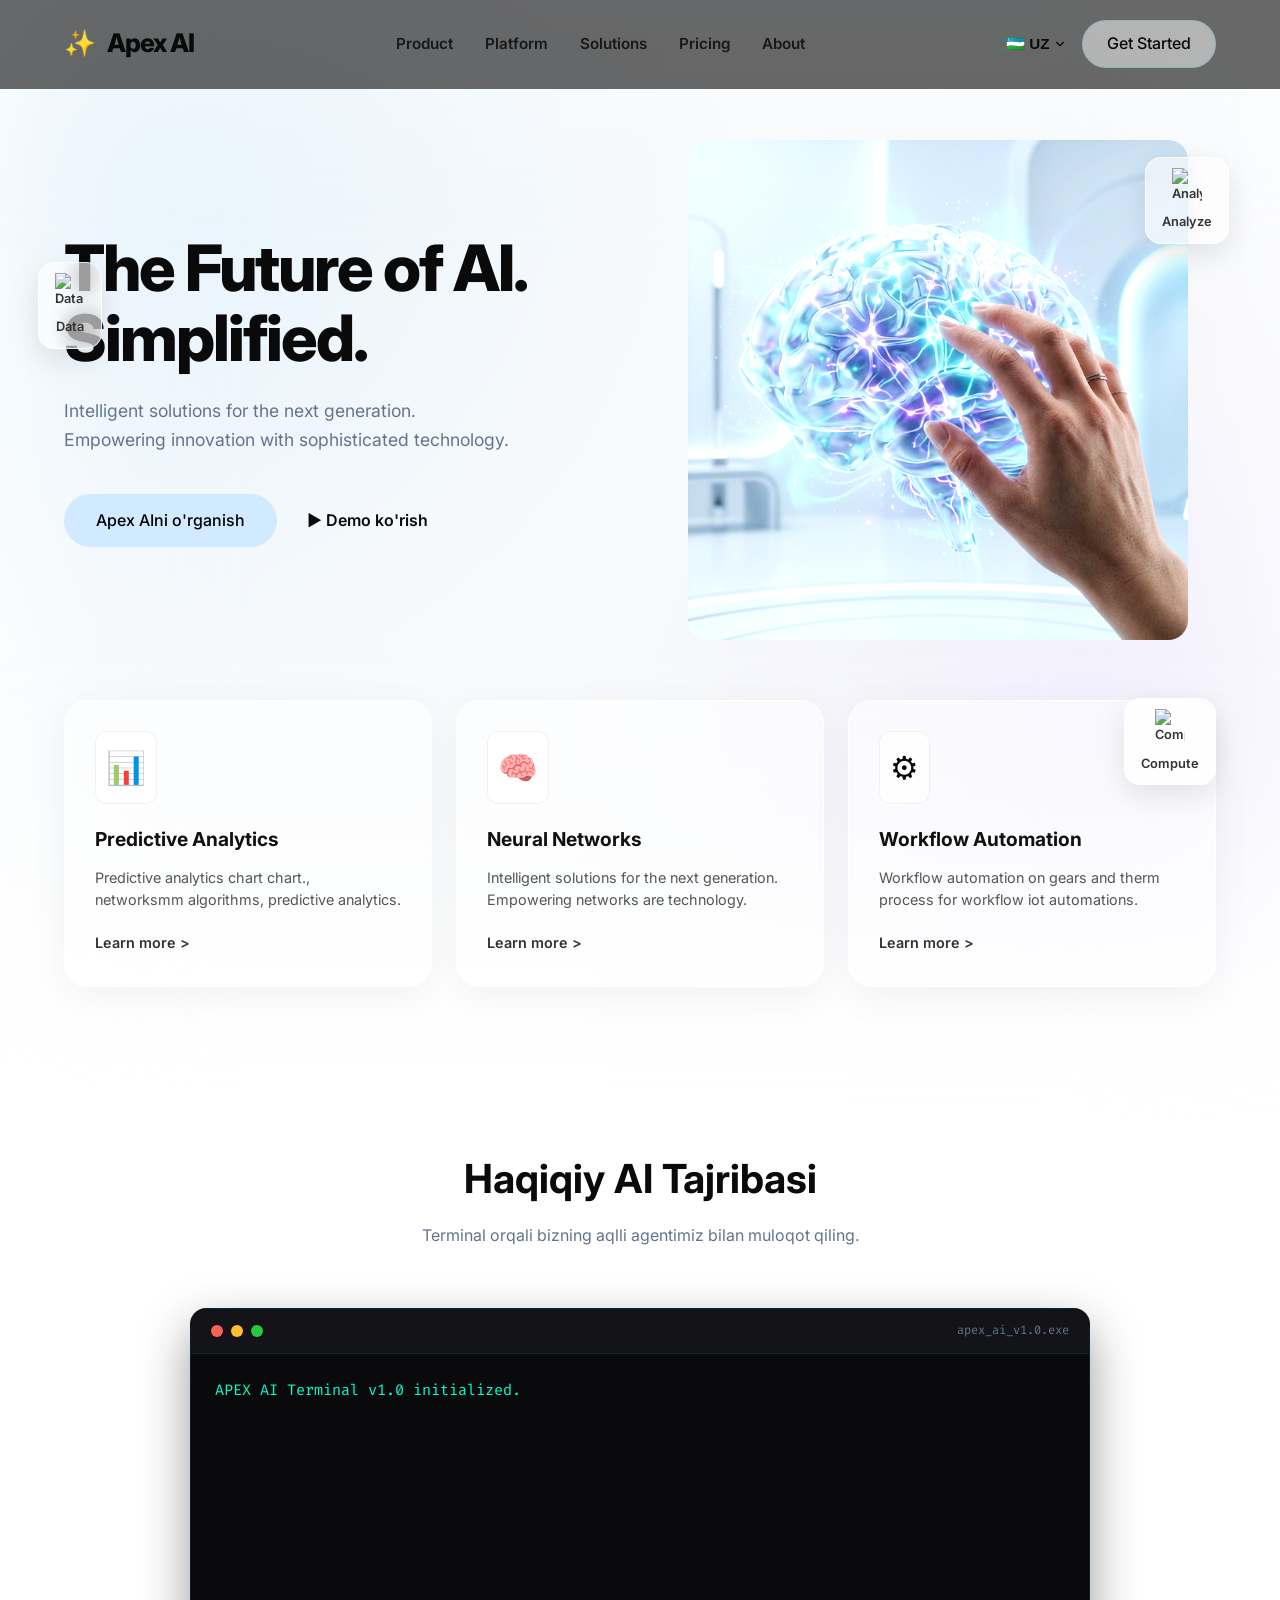
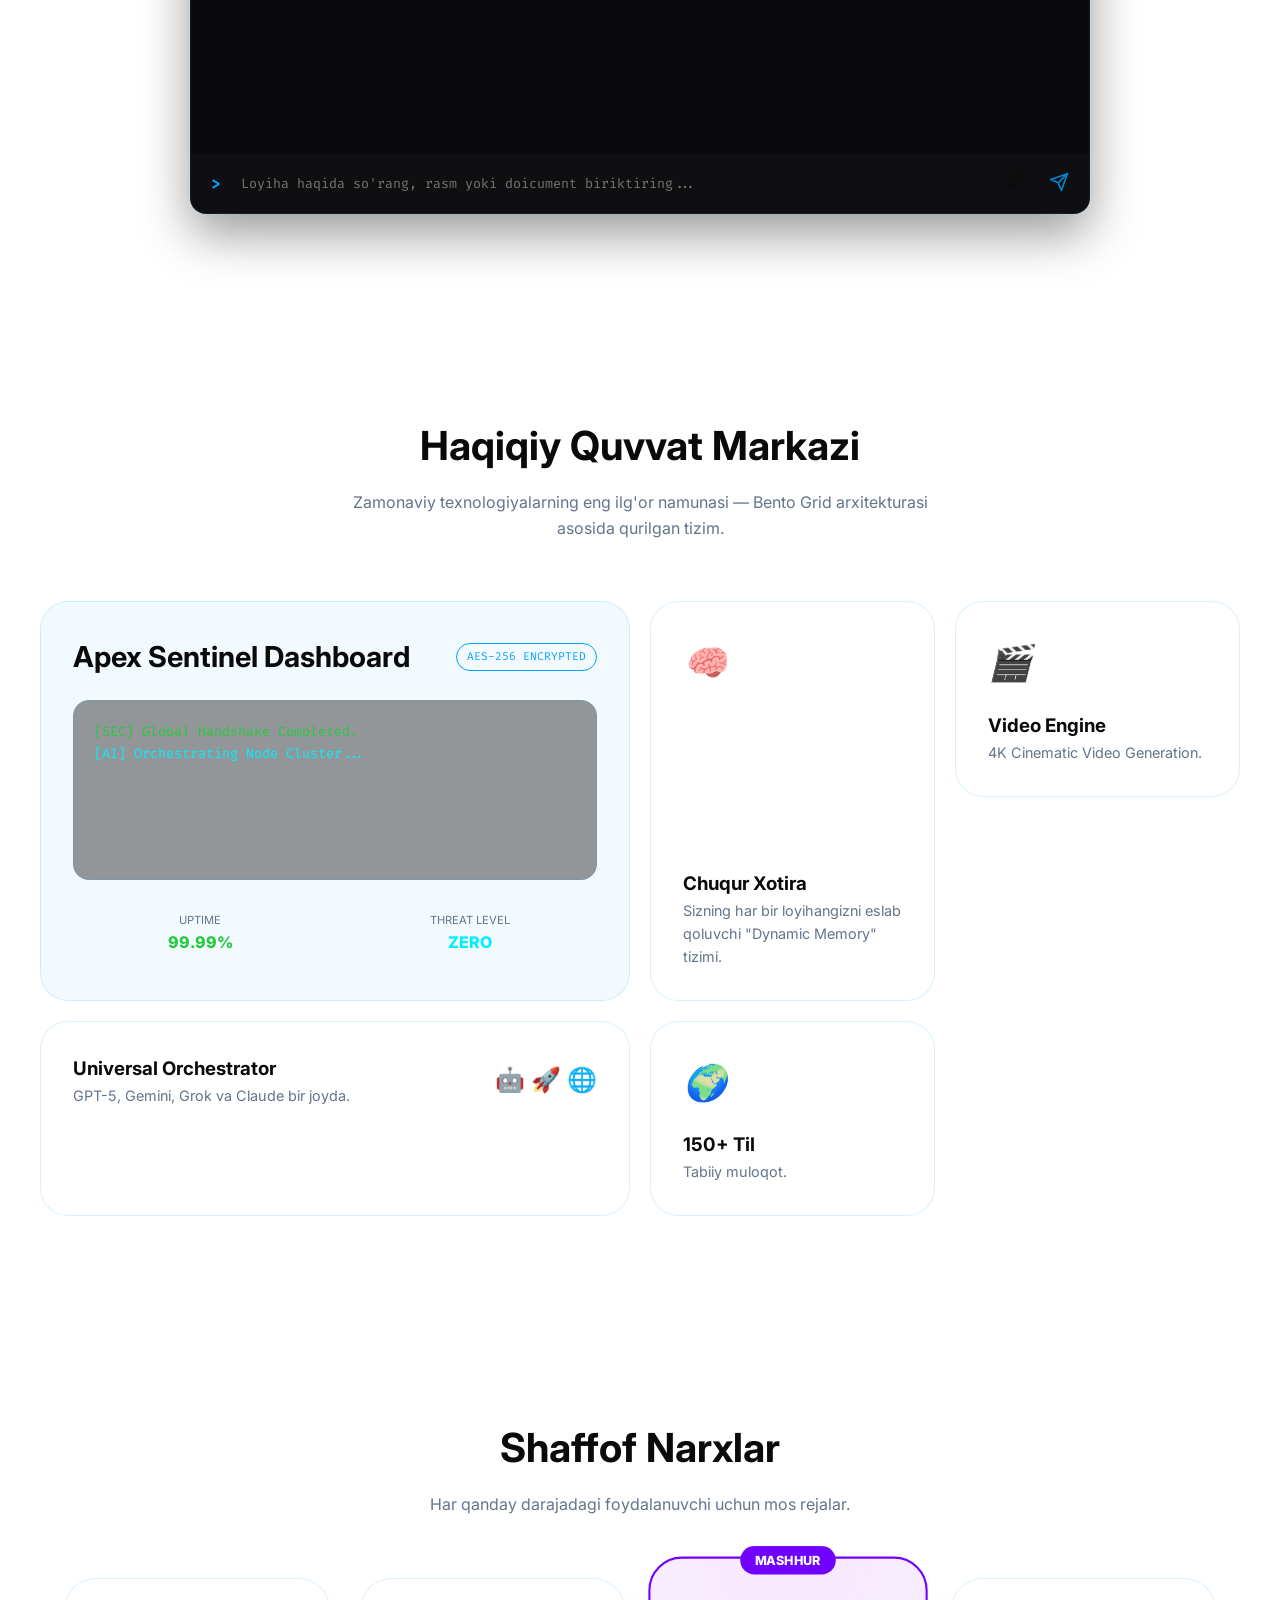
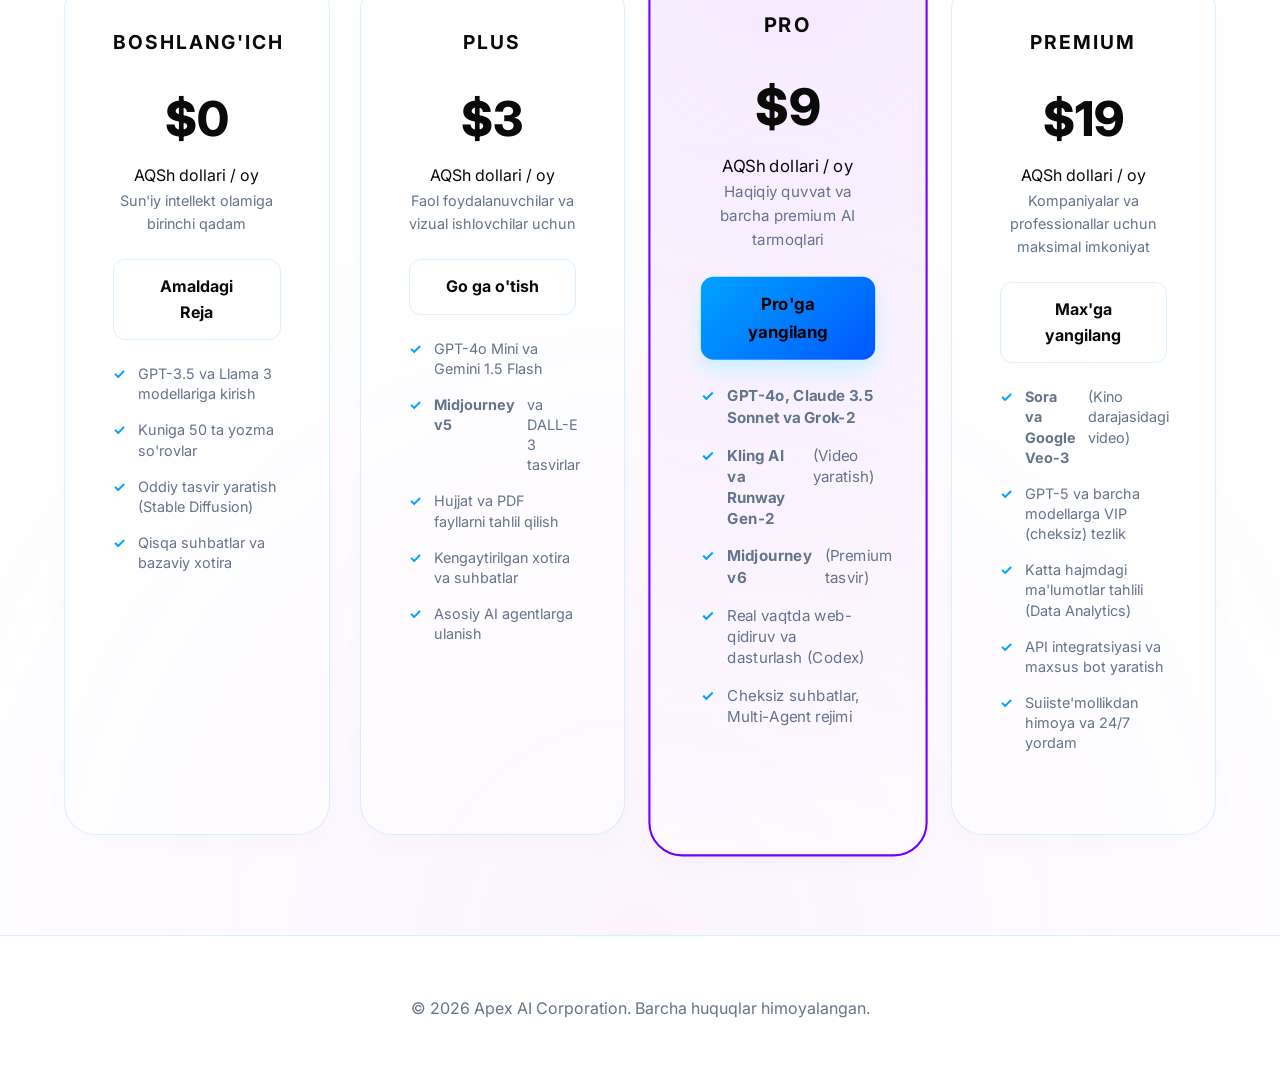
==== commit 196919ba: "feat(ui): Update pricing grid amounts and rename Enterprise tier to Premium tier" ====
--- a/index.html
+++ b/index.html
@@ -243,7 +243,7 @@
                 <!-- Plus Tier -->
                 <div class="price-card">
                     <h3>Plus</h3>
-                    <div class="price-amount">$2</div>
+                    <div class="price-amount">$3</div>
                     <span>AQSh dollari / oy</span>
                     <div class="price-desc">Faol foydalanuvchilar va vizual ishlovchilar uchun</div>
                     <a href="#" class="btn btn-outline" style="width: 100%;">Go ga o'tish</a>
@@ -260,7 +260,7 @@
                 <div class="price-card featured" style="border: 2px solid var(--accent-purple);">
                     <div style="position: absolute; top: -12px; left: 50%; transform: translateX(-50%); background: var(--accent-purple); color: #fff; padding: 4px 14px; border-radius: 20px; font-size: 0.75rem; font-weight: 800; text-transform: uppercase;">MASHHUR</div>
                     <h3>Pro</h3>
-                    <div class="price-amount">$5</div>
+                    <div class="price-amount">$9</div>
                     <span>AQSh dollari / oy</span>
                     <div class="price-desc">Haqiqiy quvvat va barcha premium AI tarmoqlari</div>
                     <a href="#" class="btn btn-primary" style="width: 100%;">Pro'ga yangilang</a>
@@ -273,9 +273,9 @@
                     </ul>
                 </div>
 
-                <!-- Enterprise/Max Tier -->
+                <!-- Premium Tier -->
                 <div class="price-card">
-                    <h3>Enterprise</h3>
+                    <h3>Premium</h3>
                     <div class="price-amount">$19</div>
                     <span>AQSh dollari / oy</span>
                     <div class="price-desc">Kompaniyalar va professionallar uchun maksimal imkoniyat</div>
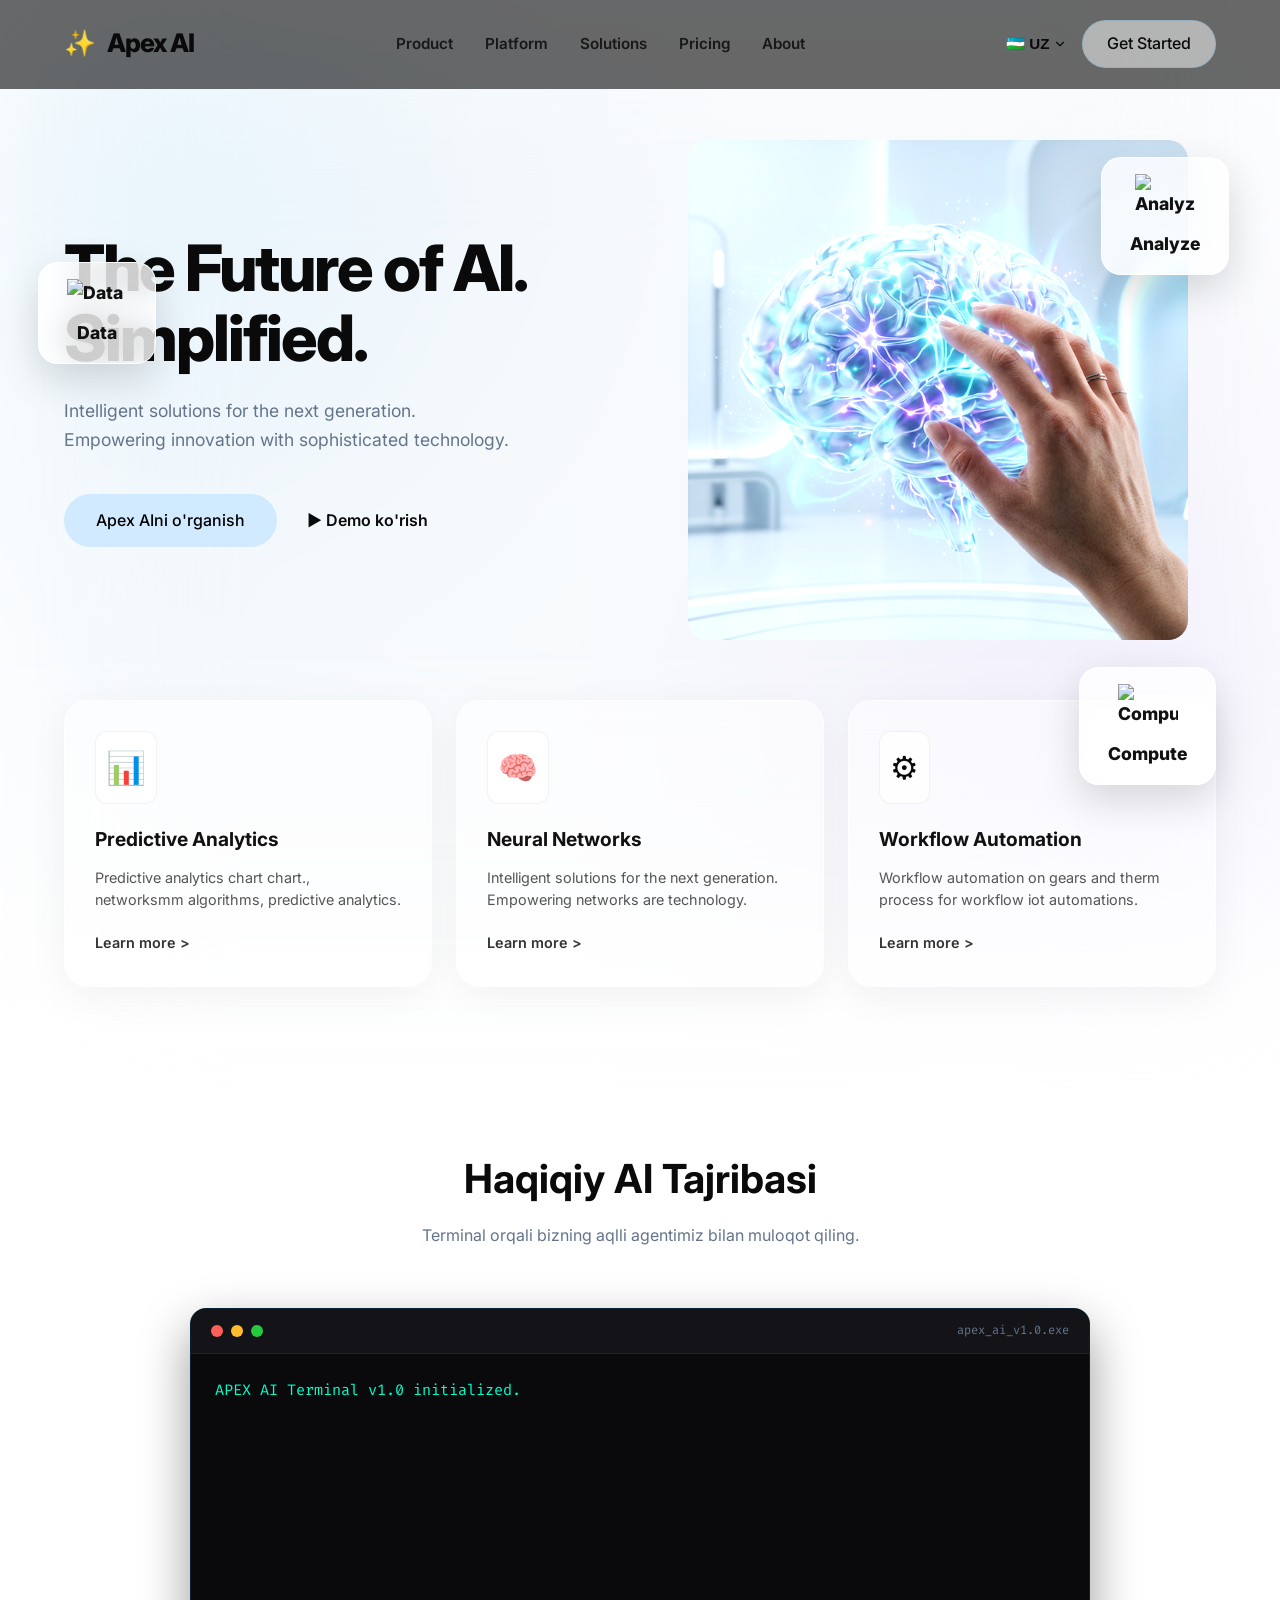
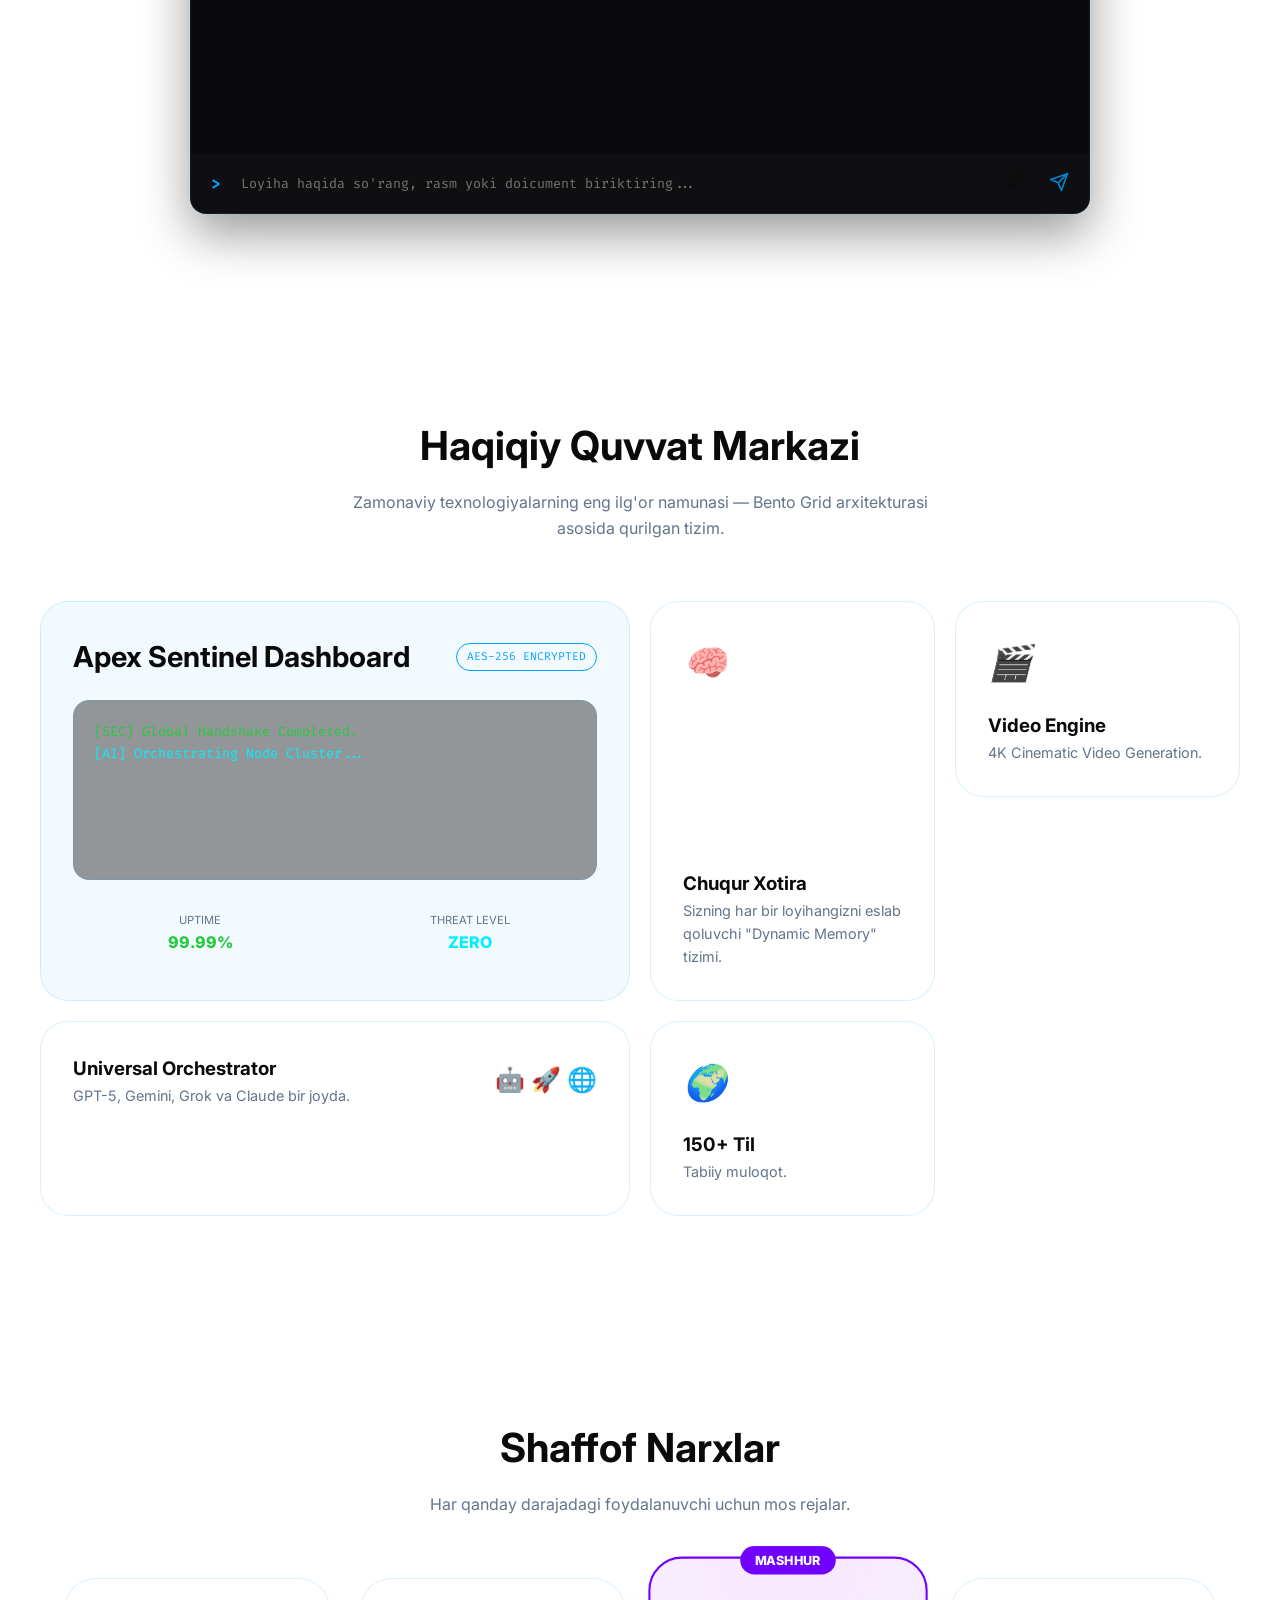
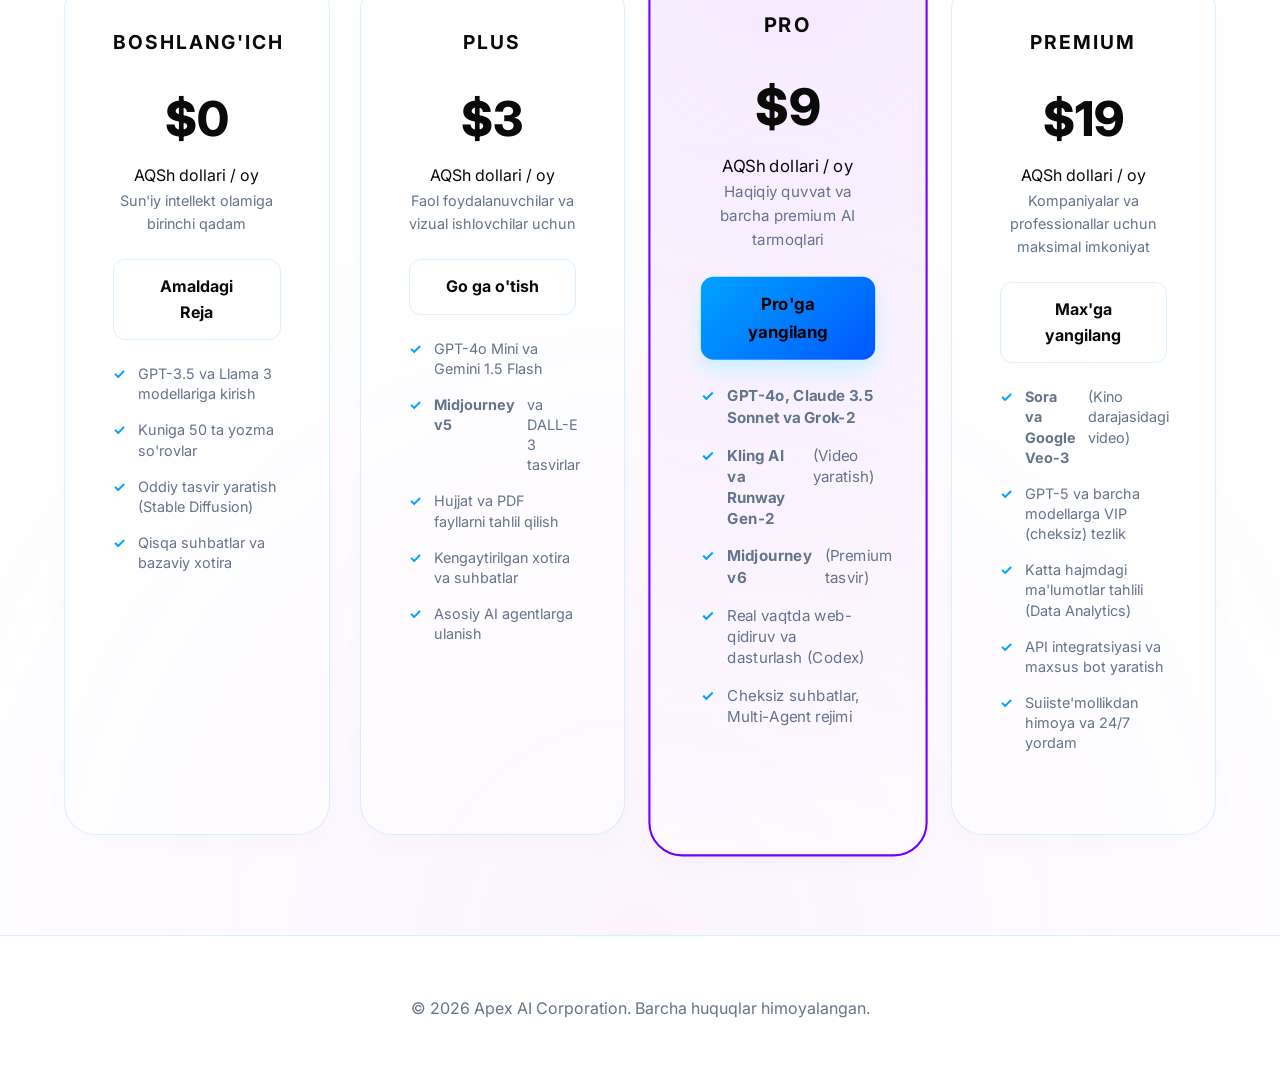
==== commit 64e50427: "style: Increase size and visibility of floating graphic elements" ====
--- a/index.html
+++ b/index.html
@@ -47,7 +47,7 @@
                     </svg>
                 </div>
 
-                <a href="#join" class="btn btn-outline" style="border-radius: 50px; font-weight: 500; padding: 10px 24px; background: rgba(255,255,255,0.5);">Get Started</a>
+                <a href="#join" id="btn-auth-open" class="btn btn-outline" style="border-radius: 50px; font-weight: 500; padding: 10px 24px; background: rgba(255,255,255,0.5);">Get Started</a>
             </div>
         </div>
     </nav>
@@ -98,15 +98,15 @@
 
         <!-- The 2-3 extra floating images floating freely in outer space -->
         <div class="floating-img float-data">
-            <img src="https://cdn-icons-png.flaticon.com/512/2867/2867295.png" alt="Data" width="30">
+            <img src="https://cdn-icons-png.flaticon.com/512/2867/2867295.png" alt="Data" width="60">
             <span>Data</span>
         </div>
         <div class="floating-img float-analyze">
-            <img src="https://cdn-icons-png.flaticon.com/512/10435/10435137.png" alt="Analyze" width="30">
+            <img src="https://cdn-icons-png.flaticon.com/512/10435/10435137.png" alt="Analyze" width="60">
             <span>Analyze</span>
         </div>
         <div class="floating-img float-compute">
-            <img src="https://cdn-icons-png.flaticon.com/512/8755/8755695.png" alt="Compute" width="30">
+            <img src="https://cdn-icons-png.flaticon.com/512/8755/8755695.png" alt="Compute" width="60">
             <span>Compute</span>
         </div>
     </header>
@@ -291,7 +291,56 @@
 
             </div>
         </div>
+        </div>
     </section>
+
+    <!-- Auth Modal Overlay -->
+    <div id="auth-modal" class="auth-overlay hidden">
+        <div class="auth-box">
+            <button class="auth-close" id="auth-close">&times;</button>
+            
+            <div class="auth-tabs">
+                <button class="auth-tab active" data-target="login-form">Kirish</button>
+                <button class="auth-tab" data-target="register-form">Ro'yxatdan o'tish</button>
+            </div>
+
+            <!-- Login Form -->
+            <form id="login-form" class="auth-form active">
+                <h3 style="text-align:center; margin-bottom: 20px; font-weight: 700;">Hush kelibsiz!</h3>
+                <div class="input-group">
+                    <label>Email</label>
+                    <input type="email" id="login-email" placeholder="Sizning elektron pochtangiz" required>
+                </div>
+                <div class="input-group">
+                    <label>Parol</label>
+                    <input type="password" id="login-password" placeholder="Maxfiy so'z" required>
+                </div>
+                <button type="submit" class="btn btn-primary" style="width: 100%; border-radius: 8px;">Tizimga kirish</button>
+                <div class="auth-separator">Yoki</div>
+                <button type="button" class="btn btn-outline" style="width: 100%; border-radius: 8px; border-color: rgba(255,255,255,0.2);">
+                    <img src="https://cdn-icons-png.flaticon.com/512/300/300221.png" width="18" style="vertical-align: middle; margin-right: 8px;"> Google orqali
+                </button>
+            </form>
+
+            <!-- Register Form -->
+            <form id="register-form" class="auth-form">
+                <h3 style="text-align:center; margin-bottom: 20px; font-weight: 700;">Yangi Hisob</h3>
+                <div class="input-group">
+                    <label>Ismingiz</label>
+                    <input type="text" id="reg-name" placeholder="FISH" required>
+                </div>
+                <div class="input-group">
+                    <label>Email</label>
+                    <input type="email" id="reg-email" placeholder="Elektron pochta" required>
+                </div>
+                <div class="input-group">
+                    <label>Parol</label>
+                    <input type="password" id="reg-password" placeholder="Kamida 8 belgi" required>
+                </div>
+                <button type="submit" class="btn btn-primary" style="width: 100%; border-radius: 8px;">Ro'yxatdan o'tish</button>
+            </form>
+        </div>
+    </div>
 
     <footer style="padding: 60px 0; border-top: 1px solid var(--glass-border); text-align: center;">
         <div class="container">
--- a/style.css
+++ b/style.css
@@ -397,19 +397,19 @@
 /* Floating Images (Data, Analyze, Compute) */
 .floating-img {
     position: absolute;
-    background: rgba(255, 255, 255, 0.6);
-    backdrop-filter: blur(10px);
-    border: 1px solid rgba(255, 255, 255, 0.8);
-    padding: 10px 16px;
-    border-radius: 16px;
+    background: rgba(255, 255, 255, 0.8);
+    backdrop-filter: blur(15px);
+    border: 1px solid rgba(255, 255, 255, 0.9);
+    padding: 16px 28px;
+    border-radius: 20px;
     display: flex;
     flex-direction: column;
     align-items: center;
-    gap: 8px;
-    box-shadow: 0 10px 30px rgba(0,0,0,0.1);
-    color: #333;
-    font-size: 0.8rem;
-    font-weight: 600;
+    gap: 12px;
+    box-shadow: 0 15px 40px rgba(0,0,0,0.15);
+    color: #111;
+    font-size: 1.1rem;
+    font-weight: 800;
     animation: float 6s ease-in-out infinite;
 }
 
@@ -690,6 +690,139 @@
     to { opacity: 1; transform: translateX(0); }
 }
 
+/* --- Auth Modal --- */
+.auth-overlay {
+    position: fixed;
+    top: 0; left: 0; width: 100%; height: 100%;
+    background: rgba(0, 0, 0, 0.6);
+    backdrop-filter: blur(15px);
+    z-index: 9999;
+    display: flex;
+    justify-content: center;
+    align-items: center;
+    opacity: 0;
+    pointer-events: none;
+    transition: opacity 0.4s ease;
+}
+
+.auth-overlay.active {
+    opacity: 1;
+    pointer-events: all;
+}
+
+.auth-box {
+    background: var(--bg-card);
+    border: 1px solid var(--glass-border);
+    border-radius: 20px;
+    width: 100%;
+    max-width: 400px;
+    padding: 40px;
+    position: relative;
+    box-shadow: 0 20px 60px rgba(0,0,0,0.3);
+    transform: translateY(20px);
+    transition: transform 0.4s ease;
+}
+
+.auth-overlay.active .auth-box {
+    transform: translateY(0);
+}
+
+.auth-close {
+    position: absolute;
+    top: 15px; right: 20px;
+    background: transparent;
+    border: none;
+    font-size: 24px;
+    color: var(--text-muted);
+    cursor: pointer;
+}
+
+.auth-tabs {
+    display: flex;
+    gap: 10px;
+    margin-bottom: 25px;
+    border-bottom: 1px solid var(--glass-border);
+}
+
+.auth-tab {
+    background: transparent;
+    border: none;
+    color: var(--text-muted);
+    padding: 10px 15px;
+    font-size: 1rem;
+    font-weight: 600;
+    cursor: pointer;
+    border-bottom: 2px solid transparent;
+    transition: all 0.3s ease;
+}
+
+.auth-tab.active {
+    color: var(--accent-cyan);
+    border-bottom-color: var(--accent-cyan);
+}
+
+.auth-form {
+    display: none;
+    animation: slideIn 0.3s ease;
+}
+
+.auth-form.active {
+    display: block;
+}
+
+.input-group {
+    margin-bottom: 20px;
+}
+
+.input-group label {
+    display: block;
+    font-size: 0.85rem;
+    color: var(--text-muted);
+    margin-bottom: 6px;
+}
+
+.input-group input {
+    width: 100%;
+    background: rgba(255, 255, 255, 0.03);
+    border: 1px solid rgba(255, 255, 255, 0.1);
+    color: var(--text-main);
+    padding: 12px 15px;
+    border-radius: 8px;
+    font-size: 0.95rem;
+    outline: none;
+    transition: border-color 0.3s ease;
+}
+
+.input-group input:focus {
+    border-color: var(--accent-cyan);
+    background: rgba(0, 163, 255, 0.05);
+}
+
+.auth-separator {
+    text-align: center;
+    color: var(--text-muted);
+    font-size: 0.85rem;
+    margin: 20px 0;
+    position: relative;
+    z-index: 1;
+}
+
+.auth-separator::before {
+    content: '';
+    position: absolute;
+    top: 50%; left: 0; width: 40%; height: 1px;
+    background: var(--glass-border);
+    z-index: -1;
+}
+
+.auth-separator::after {
+    content: '';
+    position: absolute;
+    top: 50%; right: 0; width: 40%; height: 1px;
+    background: var(--glass-border);
+    z-index: -1;
+}
+
 /* --- Responsive --- */
 @media (max-width: 900px) {
     .hero-grid { grid-template-columns: 1fr; text-align: center; }
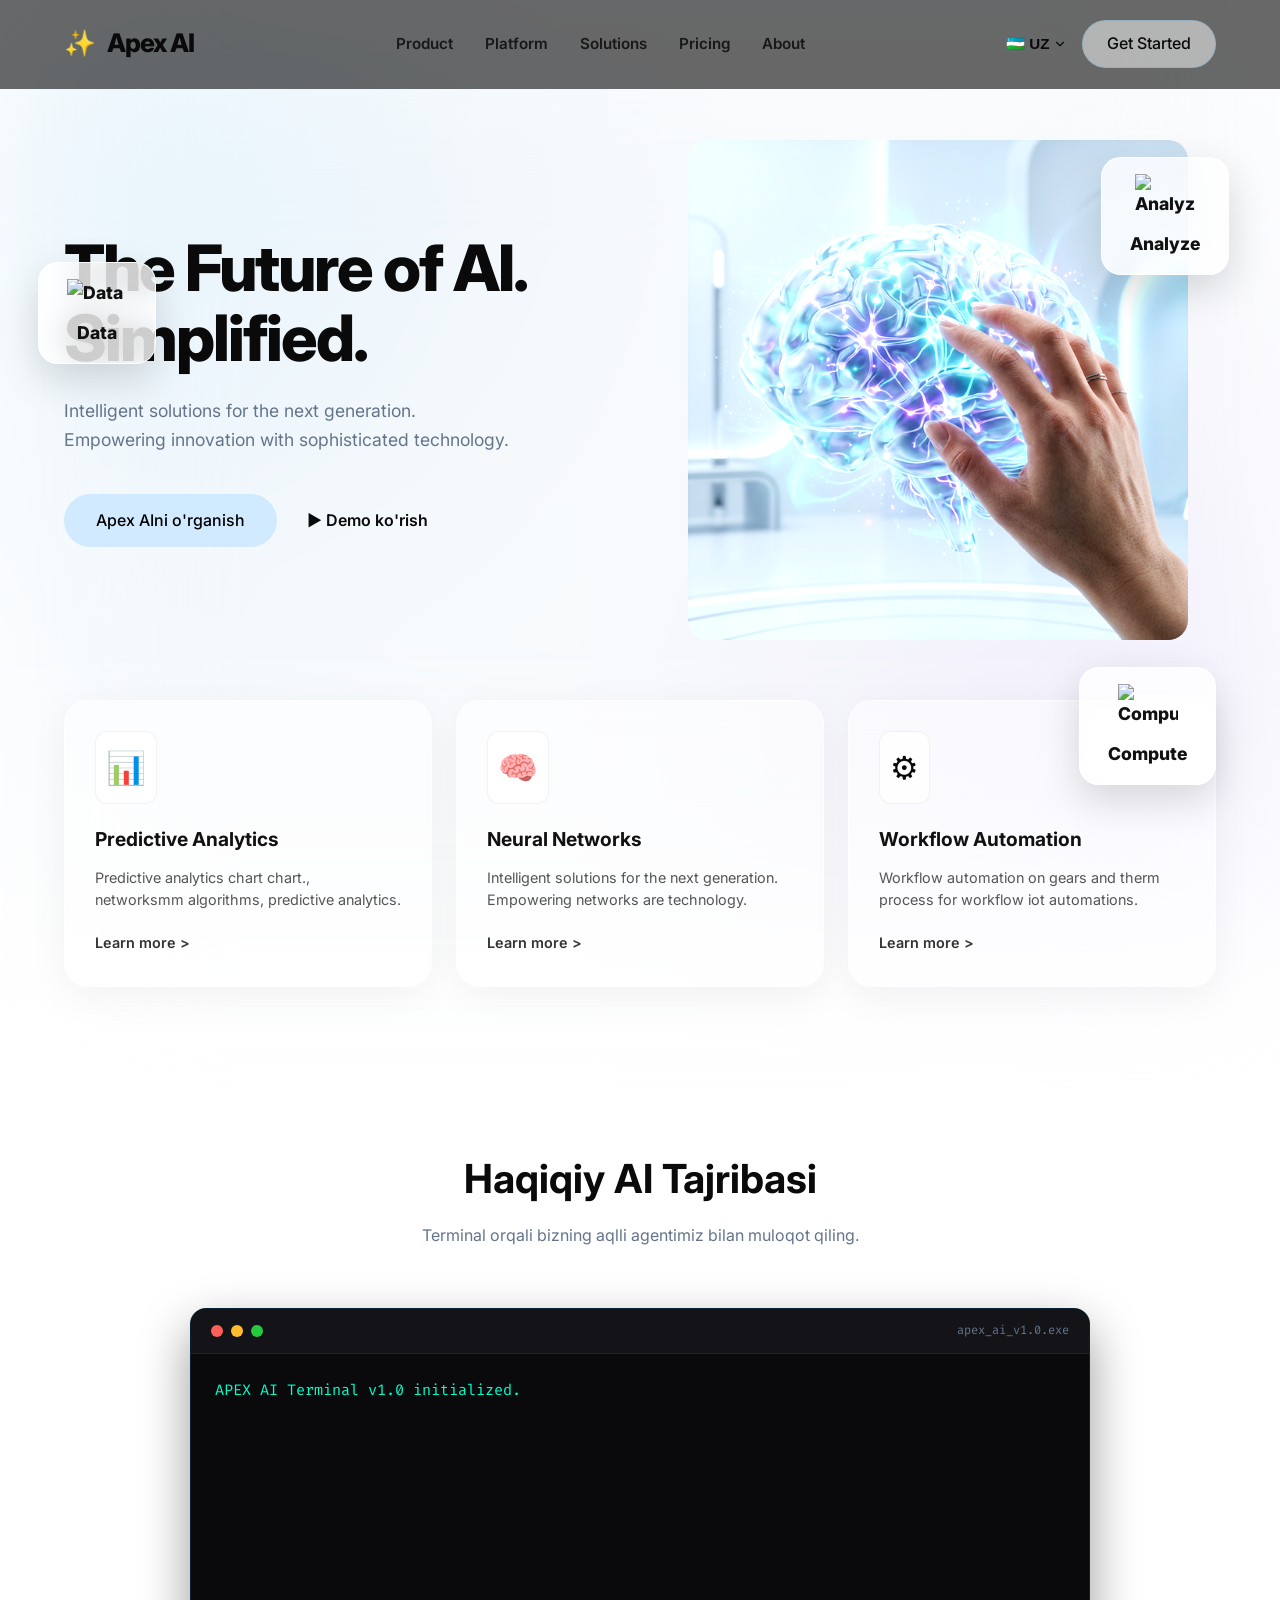
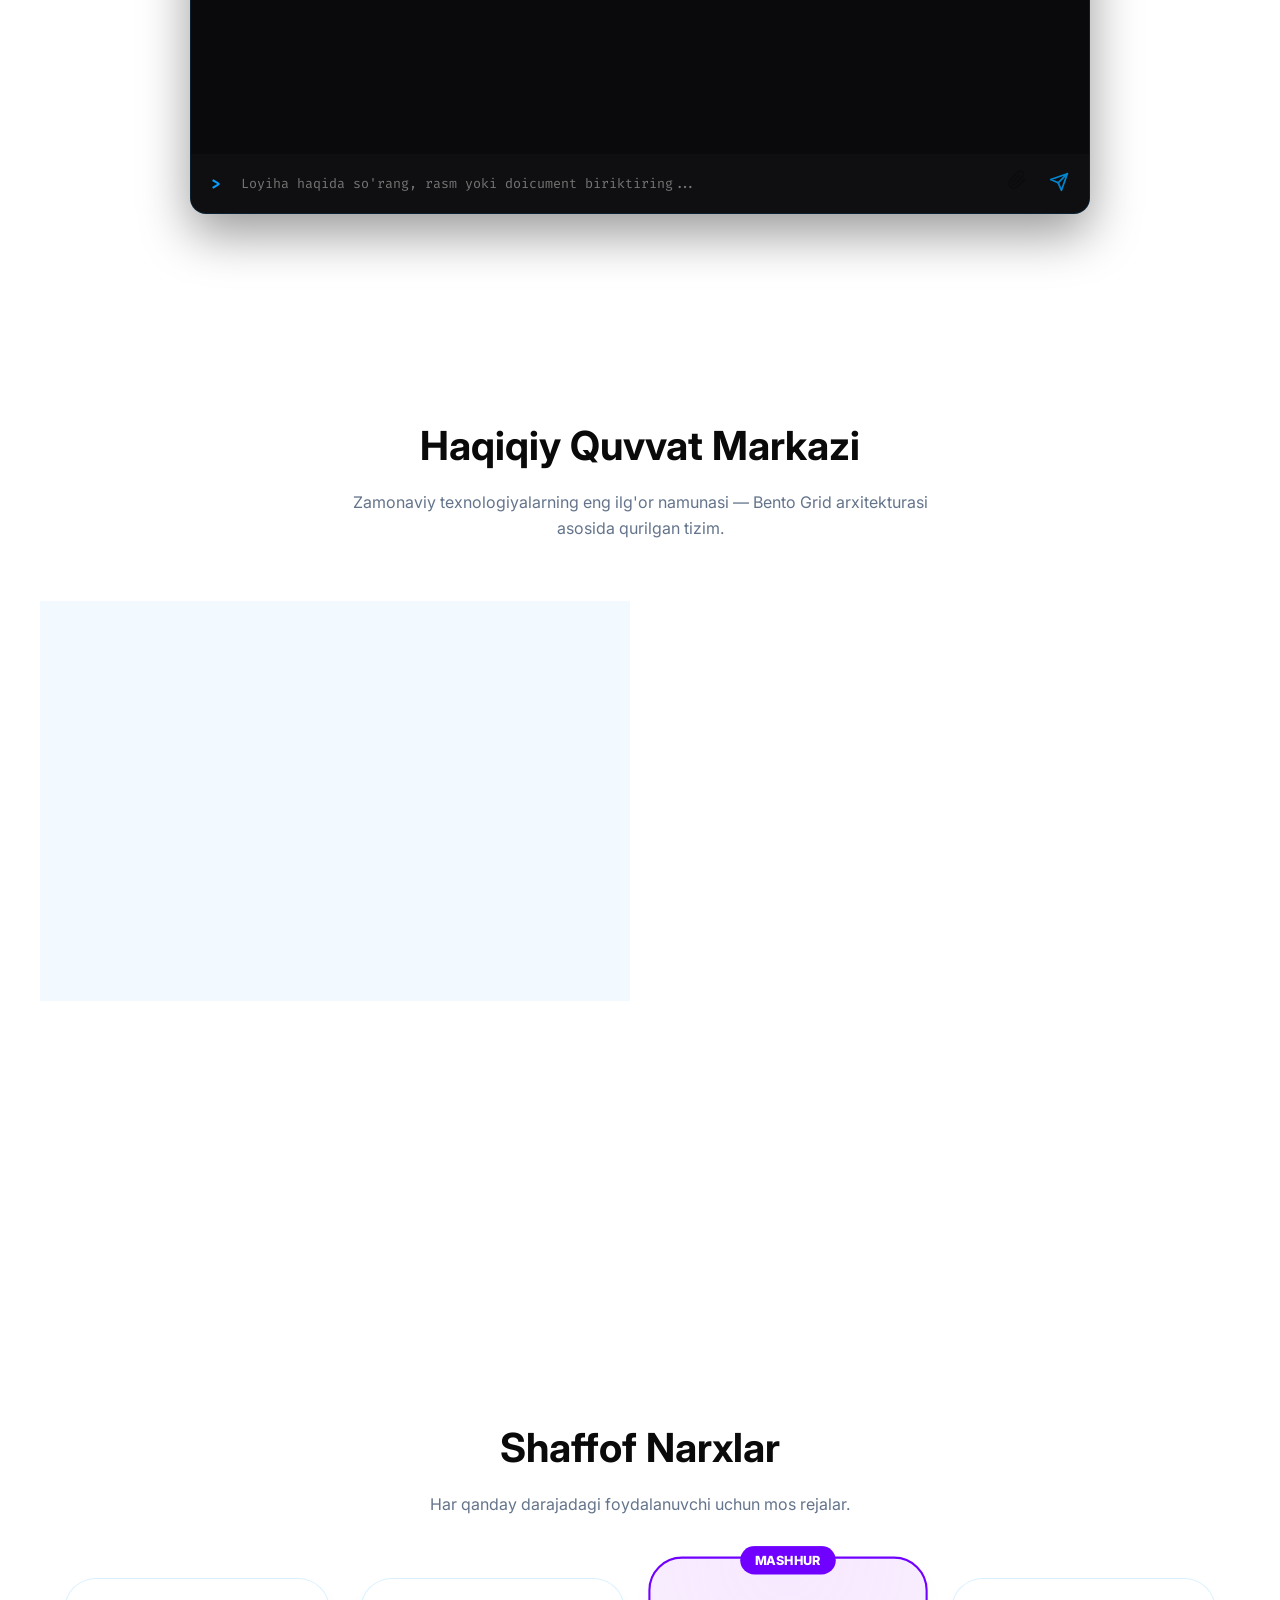
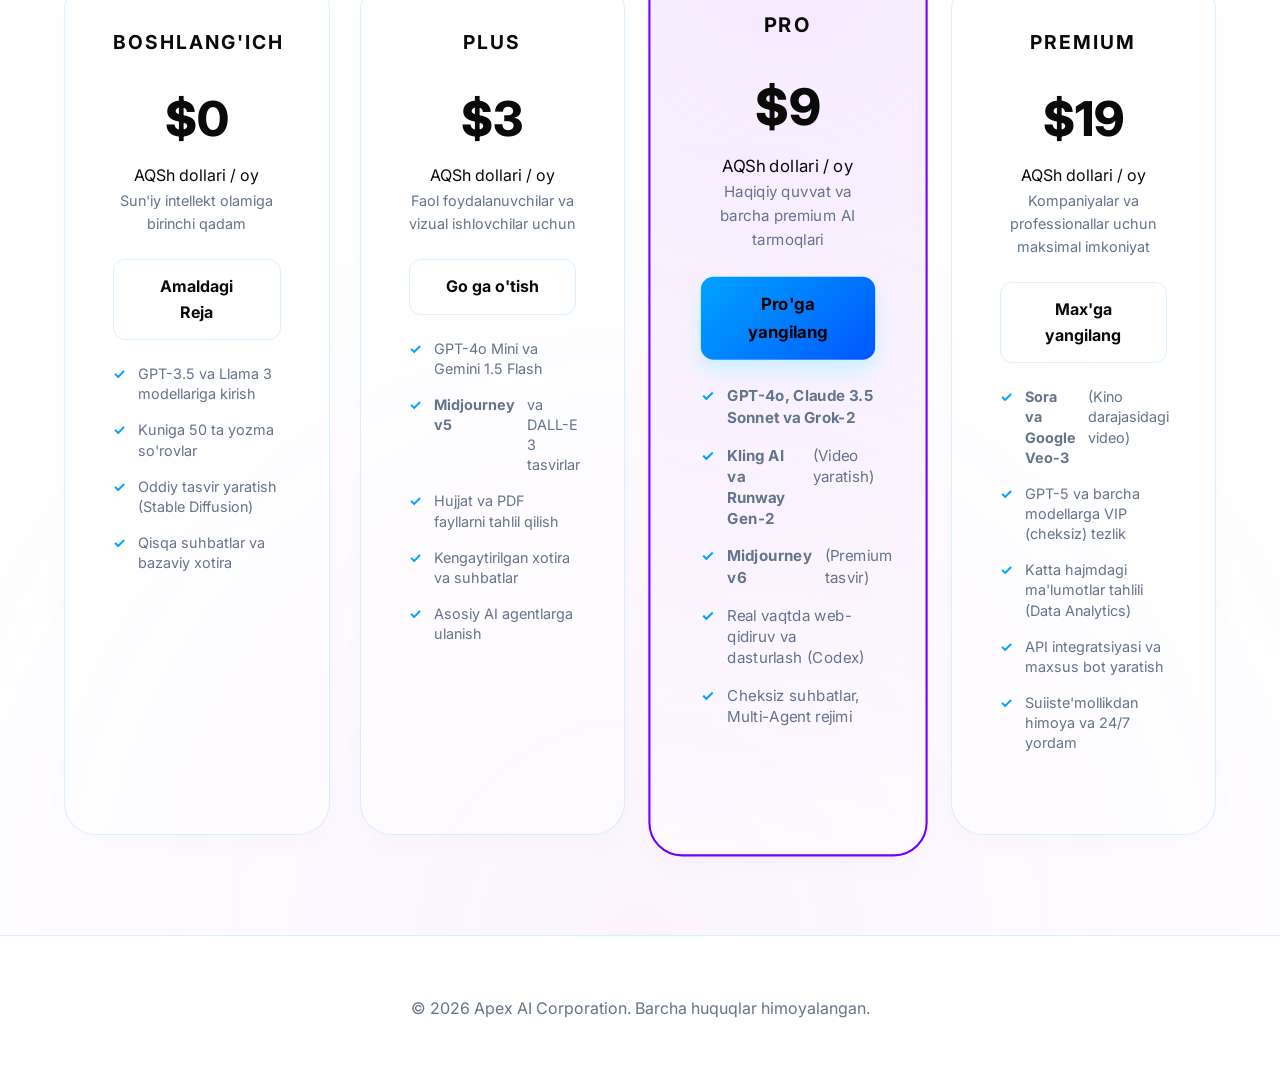
==== commit a854e209: "style(ux): Add cosmic loading preloader and custom minimalist webkit scrollbars for premium feel" ====
--- a/index.html
+++ b/index.html
@@ -17,6 +17,16 @@
     <link rel="stylesheet" href="style.css">
 </head>
 <body class="theme-crystal">
+    <!-- Cosmic Preloader -->
+    <div id="cosmic-preloader">
+        <div class="loader-content">
+            <div class="glow-ring"></div>
+            <span class="logo-shield" style="font-size: 3rem; margin-bottom: 10px; display: inline-block;">✨</span>
+            <h2 style="font-size: 1.5rem; letter-spacing: 2px;">APEX AI</h2>
+            <p style="color: rgba(255,255,255,0.6); font-size: 0.85rem; letter-spacing: 4px; text-transform: uppercase;">Initsializatsiya...</p>
+        </div>
+    </div>
+
     <!-- Clean modern background elements for AURA style -->
     <div class="bg-mesh"></div>
 
--- a/style.css
+++ b/style.css
@@ -8,6 +8,67 @@
     --text-main: #ffffff;
     --text-muted: #a0a0a0;
     --glass-border: rgba(255, 255, 255, 0.1);
+}
+
+/* --- Premium Scrollbar --- */
+::-webkit-scrollbar {
+    width: 6px;
+    height: 6px;
+}
+
+::-webkit-scrollbar-track {
+    background: transparent;
+}
+
+::-webkit-scrollbar-thumb {
+    background: rgba(176, 38, 255, 0.4);
+    border-radius: 10px;
+    transition: background 0.3s ease;
+}
+
+::-webkit-scrollbar-thumb:hover {
+    background: var(--accent-cyan);
+    box-shadow: 0 0 10px var(--accent-cyan);
+}
+
+/* --- Cosmic Preloader --- */
+#cosmic-preloader {
+    position: fixed;
+    top: 0; left: 0; width: 100vw; height: 100vh;
+    background: #050608;
+    z-index: 99999;
+    display: flex;
+    justify-content: center;
+    align-items: center;
+    color: #fff;
+    transition: opacity 0.8s ease, visibility 0.8s ease;
+}
+
+.loader-content {
+    text-align: center;
+    position: relative;
+    display: flex;
+    flex-direction: column;
+    align-items: center;
+}
+
+.glow-ring {
+    position: absolute;
+    top: 50%; left: 50%;
+    transform: translate(-50%, -50%);
+    width: 150px; height: 150px;
+    border-radius: 50%;
+    border: 3px solid transparent;
+    border-top-color: var(--accent-cyan);
+    border-bottom-color: var(--accent-purple);
+    animation: spin 1.5s cubic-bezier(0.68, -0.55, 0.265, 1.55) infinite;
+    z-index: -1;
+    filter: drop-shadow(0 0 30px rgba(0,240,255,0.4));
+}
+
+@keyframes spin {
+    0% { transform: translate(-50%, -50%) rotate(0deg); }
+    100% { transform: translate(-50%, -50%) rotate(360deg); }
 }
 
 /* Variant 1: Apex Crystal Absolute (AURA Style - Ideal) */
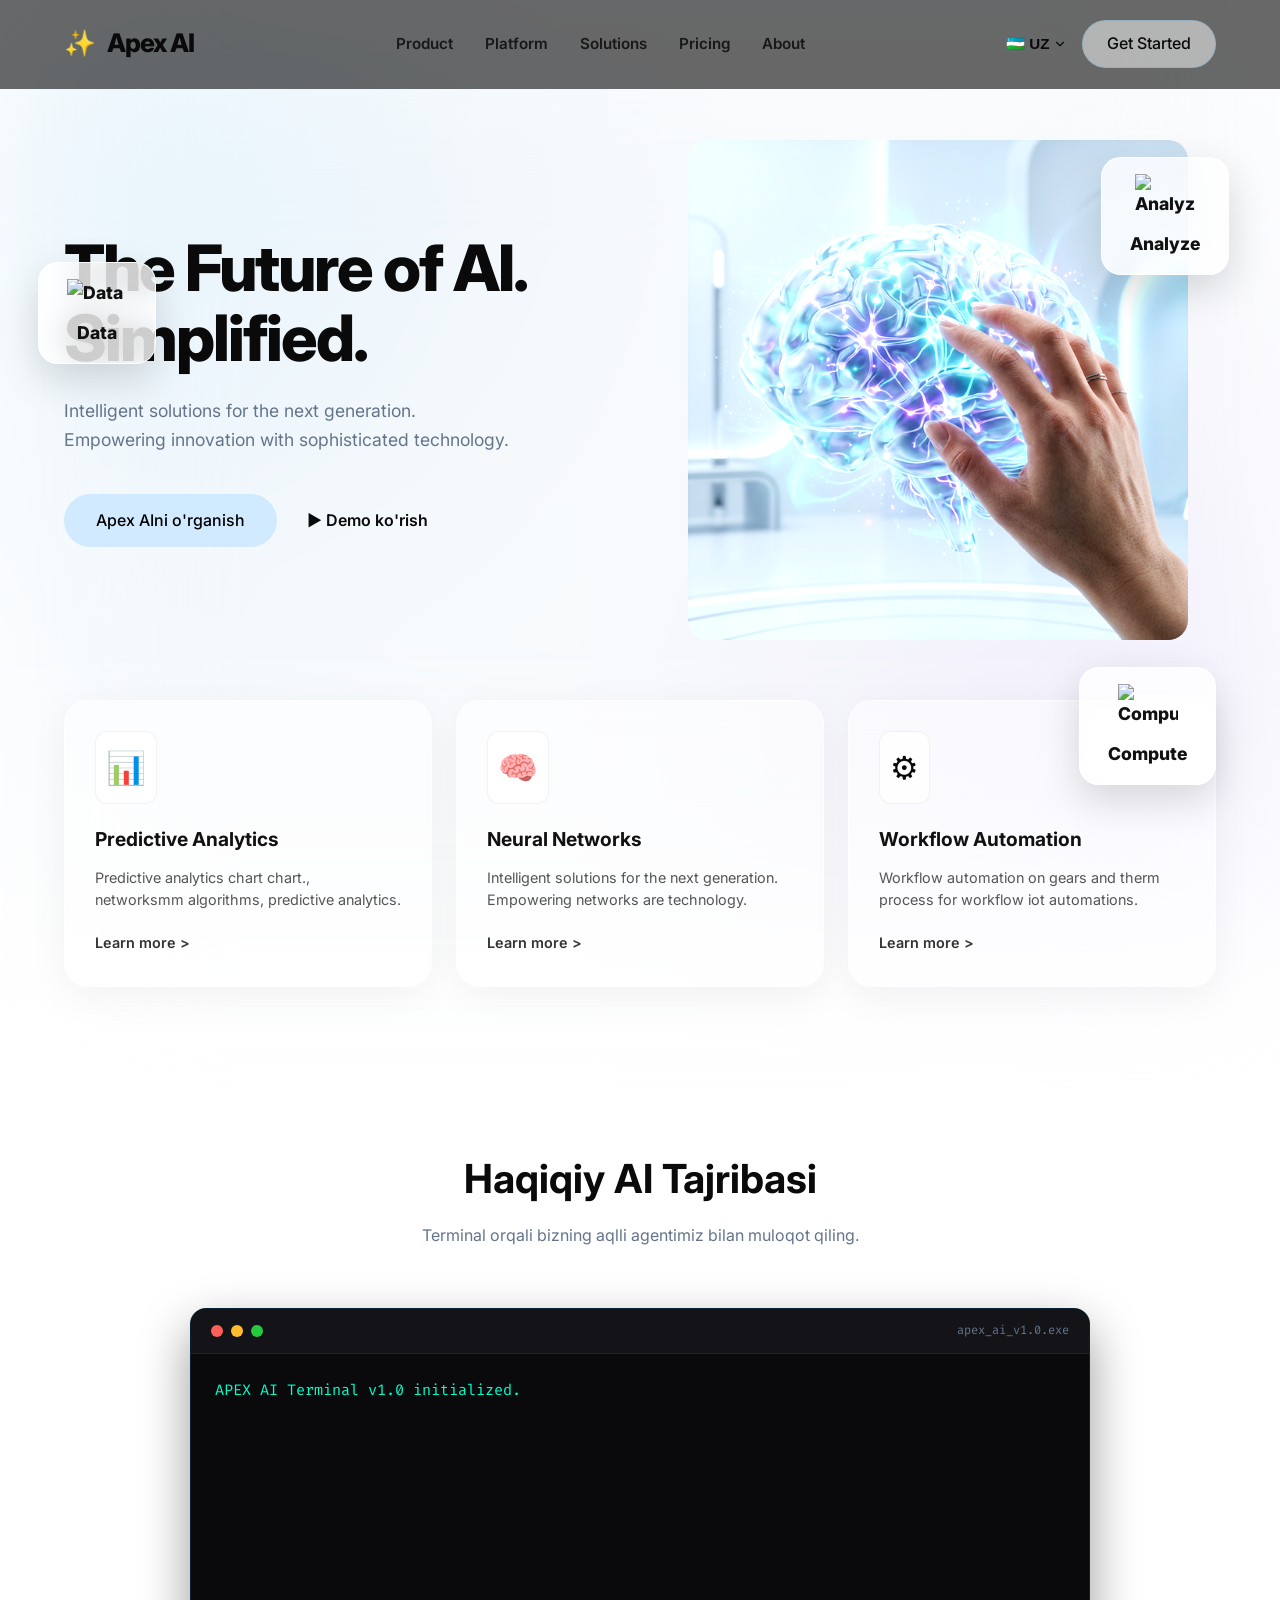
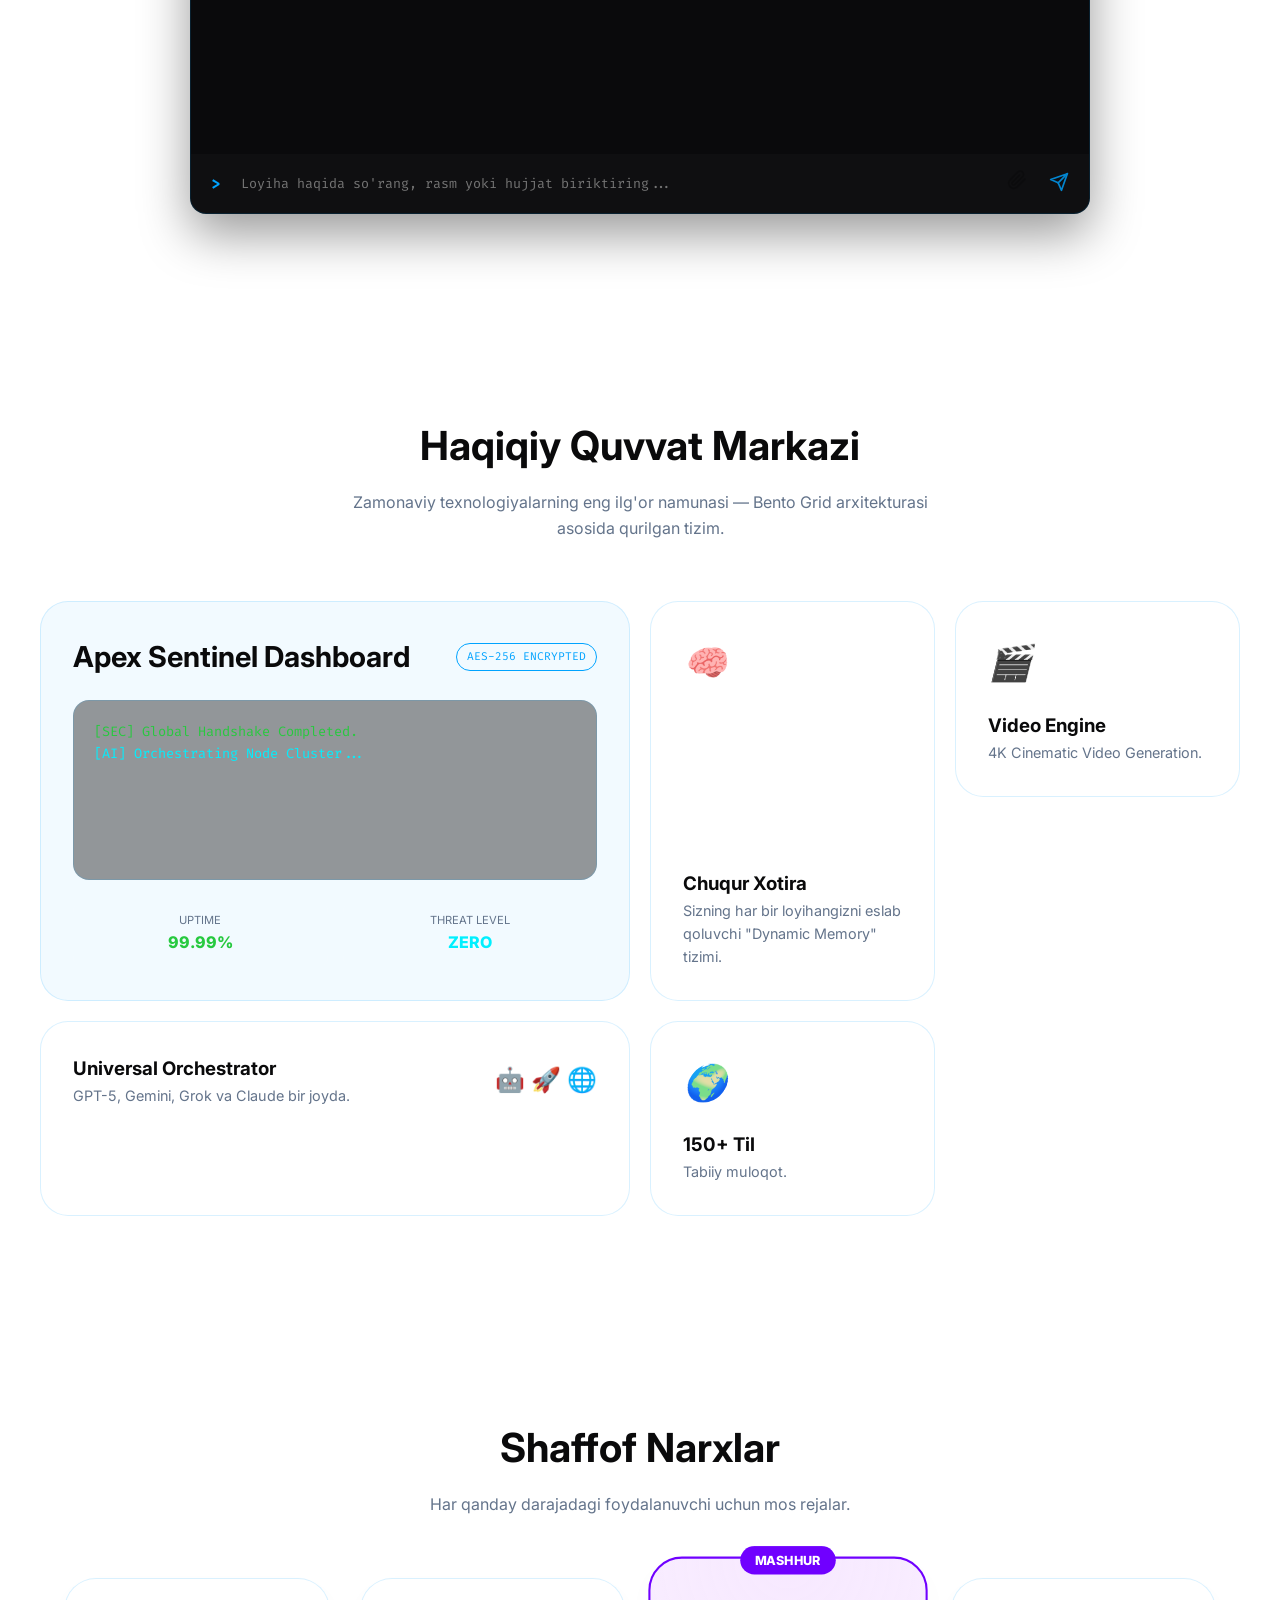
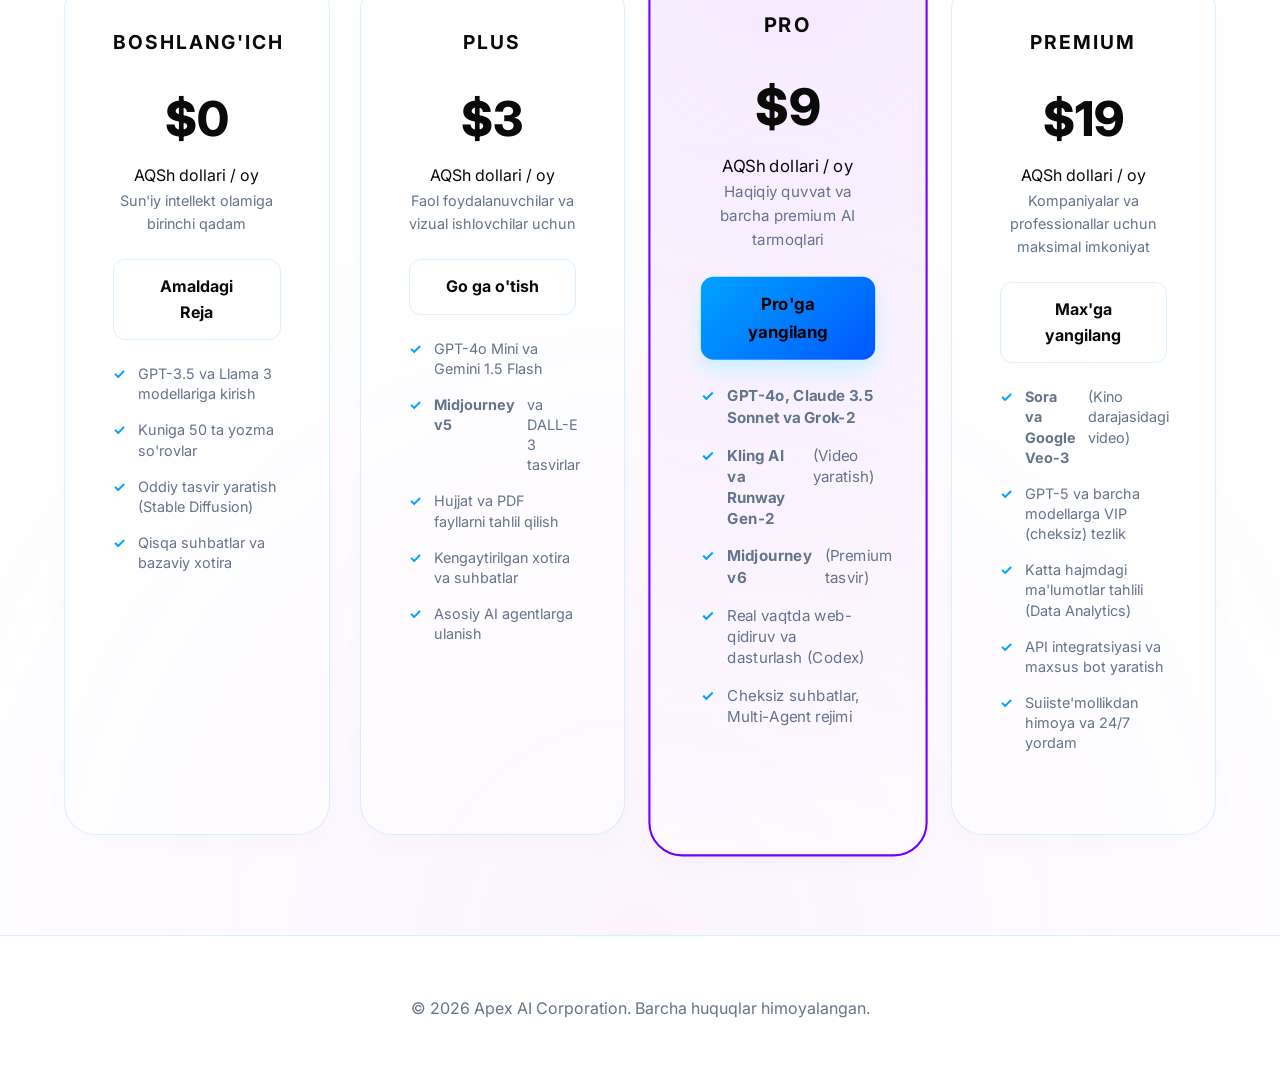
==== commit 5ea65d5c: "fix(ui): Terminal window auto-scrolling was halting UI interaction due to a previously renamed class" ====
--- a/index.html
+++ b/index.html
@@ -141,7 +141,7 @@
             </div>
             <form class="terminal-input-bar" id="terminal-input-form" style="position: relative; align-items: center;">
                 <span style="color: var(--accent-cyan); font-family: var(--font-mono); font-weight: 700; margin-right: 8px;">></span>
-                <input type="text" id="terminal-user-input" class="terminal-field" placeholder="Loyiha haqida so'rang, rasm yoki doicument biriktiring..." autocomplete="off">
+                <input type="text" id="terminal-user-input" class="terminal-field" placeholder="Loyiha haqida so'rang, rasm yoki hujjat biriktiring..." autocomplete="off">
                 
                 <!-- Multimodal Attachment Icon -->
                 <label for="file-upload" class="attachment-btn" title="Rasm yoki fayl biriktirish" style="cursor: pointer; opacity: 0.6; transition: 0.3s;">
